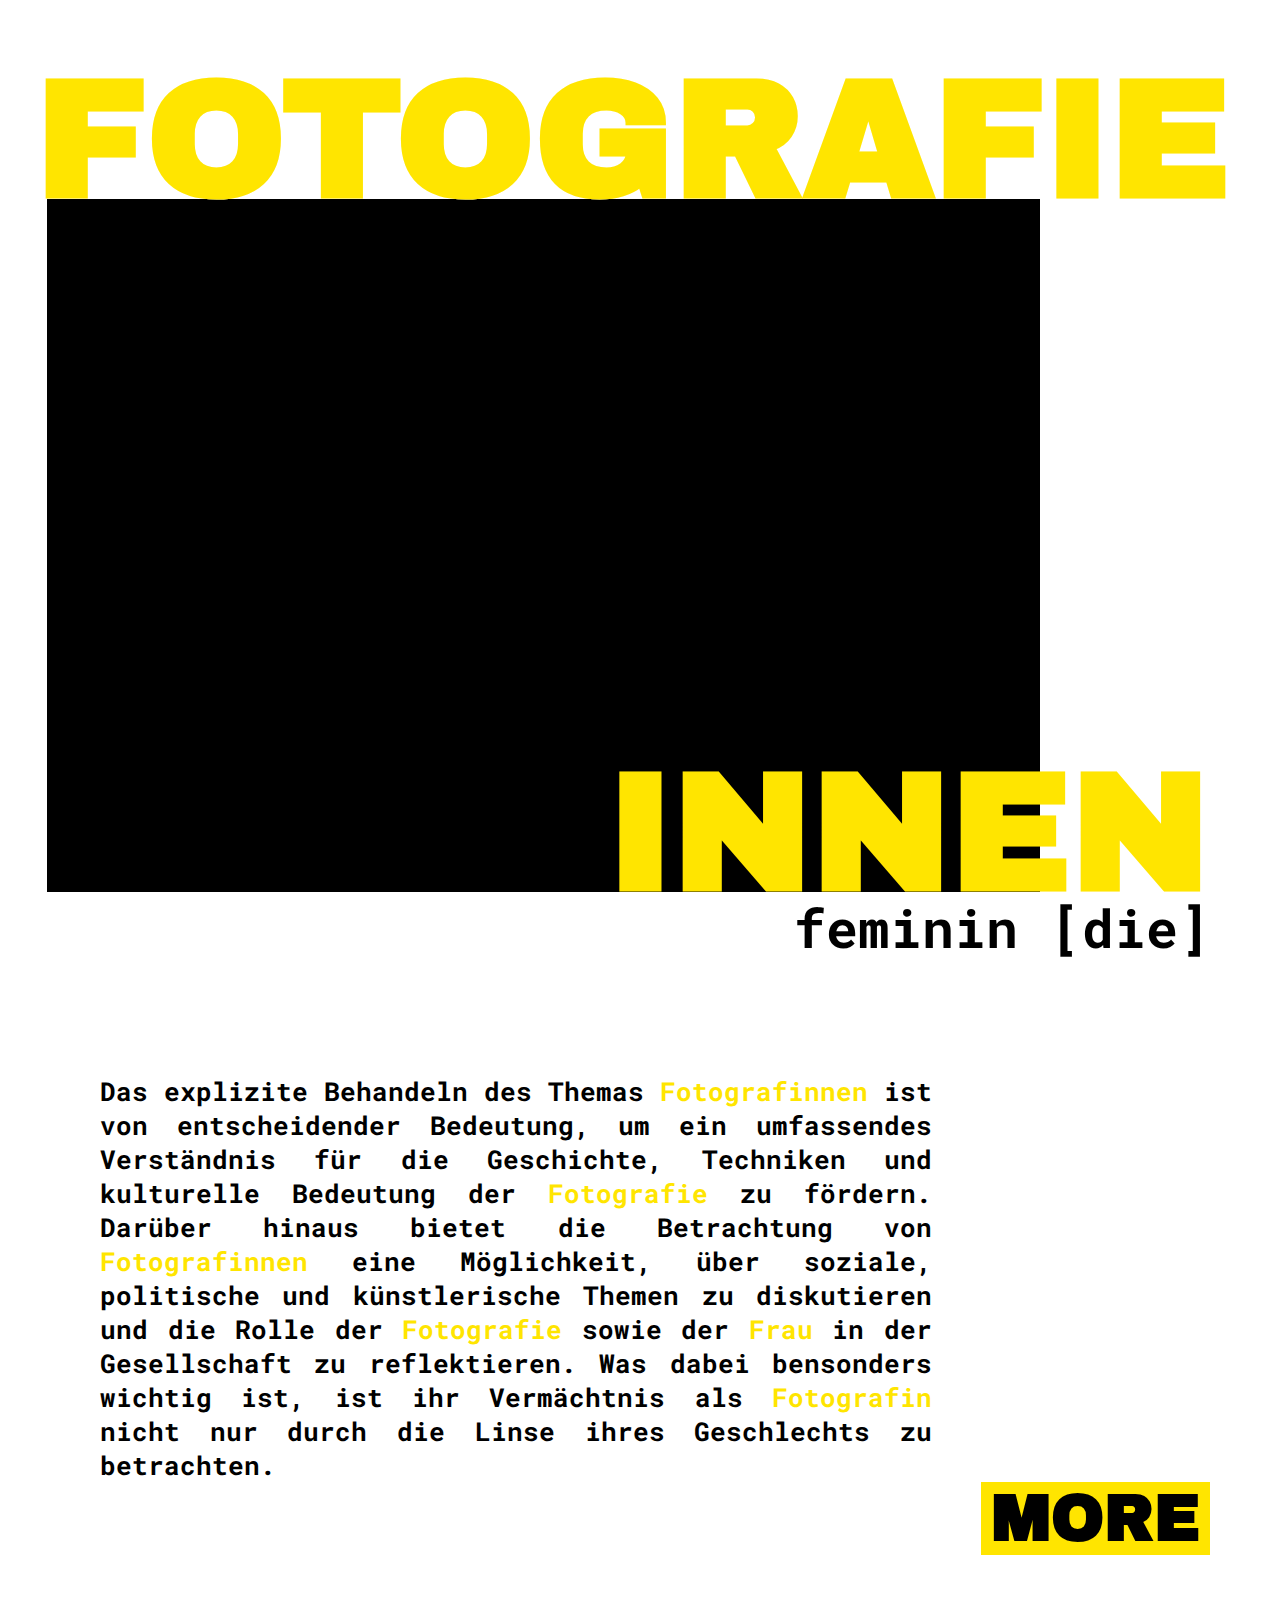
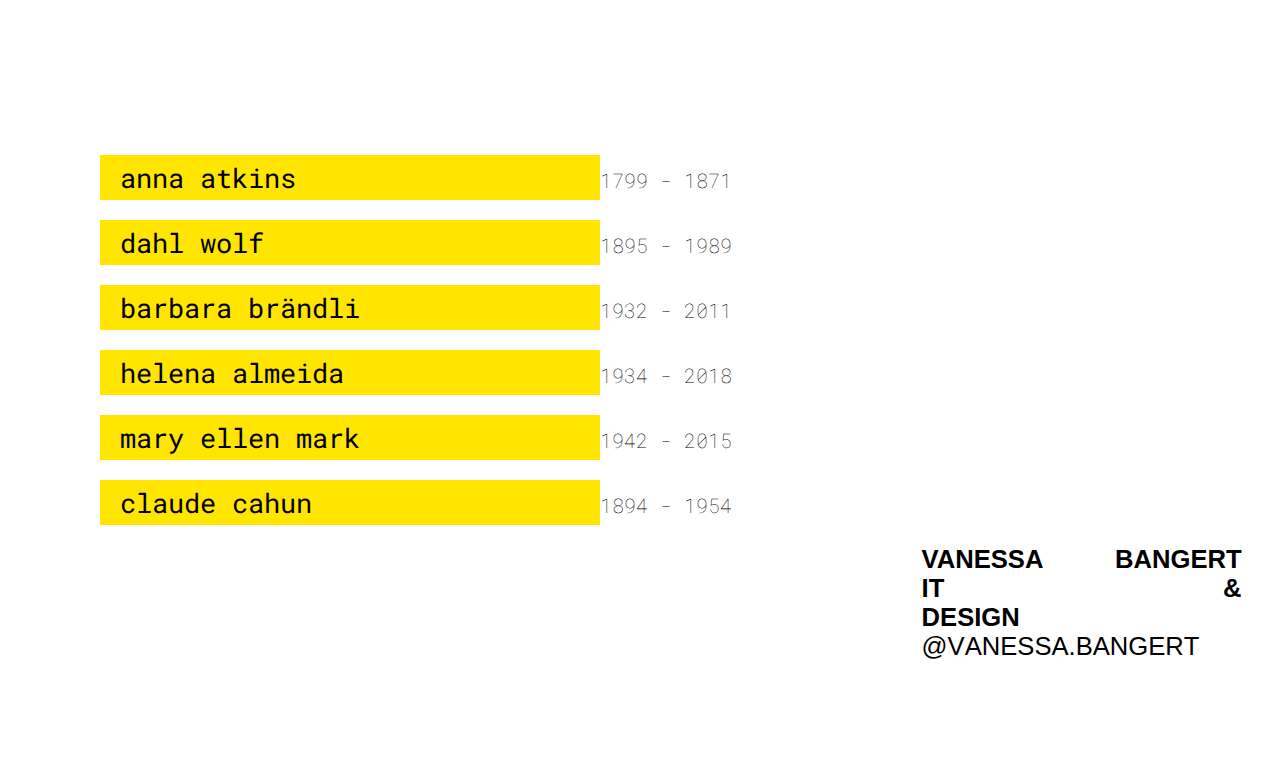
==== index.html @ c9f189de "add claude cahun page add big hover animation add timeline helena almeida" ====
<!DOCTYPE html>
<html lang="en">

<head>
  <meta charset="UTF-8" />
  <meta name="viewport" content="width=device-width, initial-scale=1.0" />
  <title>Fotograf/innen</title>
  <link rel="preconnect" href="https://fonts.googleapis.com" />
  <link rel="preconnect" href="https://fonts.gstatic.com" crossorigin />
  <link
    href="https://fonts.googleapis.com/css2?family=Roboto+Mono:ital,wght@0,100..700;1,100..700&display=swap"
    rel="stylesheet" />
  <link
    href="https://fonts.googleapis.com/css2?family=Archivo+Black&display=swap"
    rel="stylesheet" />
  <link rel="stylesheet" href="style.css" />
</head>

<body>
  <div style="display: flex">
    <h1 id="fixedFotograf" class="fixed">FOTOGRAF</h1>
    <h1 style="color: white">FOTOGRAF</h1>
    <h1 style="margin-left: 0pt">IE</h1>
  </div>
  <div id="landingpagepicture"></div>
  <div class="bottom-text">
    <h3 id="feminin">feminin [die]</h3>
    <h1 id="innen" class="right">INNEN</h1>
  </div>


  <div>
    <p id="landingcontent">
      Das explizite Behandeln des Themas Fotografinnen ist von entscheidender
      Bedeutung, um ein umfassendes Verständnis für die Geschichte, Techniken
      und kulturelle Bedeutung der Fotografie zu fördern. Darüber hinaus
      bietet die Betrachtung von Fotografinnen eine Möglichkeit, über soziale,
      politische und künstlerische Themen zu diskutieren und die Rolle der
      Fotografie sowie der Frau in der Gesellschaft zu reflektieren. Was dabei
      bensonders wichtig ist, ist ihr Vermächtnis als Fotografin nicht nur
      durch die Linse ihres Geschlechts zu betrachten.
    </p>
  </div>



  <div class="bottom-text">
    <button id="moreBtn" class="thickbuttonoptic">MORE</button>

  </div>

  <!-- Popup Modal -->
  <div id="popup" class="popup">
    <div class="popup-content">
      <span id="closeBtn" class="close">&times;</span>
      <p>
        Lorem ipsum dolor sit amet, consetetur sadipscing elitr, sed diam
        nonumy eirmod tempor invidunt ut labore et dolore magna aliquyam erat,
        sed diam voluptua. At vero eos et accusam et justo duo dolores et ea
        rebum. Stet clita kasd gubergren, no sea takimata sanctus est Lorem
        ipsum dolor sit amet. Lorem ipsum dolor sit amet, consetetur
        sadipscing elitr, sed diam nonumy eirmod tempor invidunt ut labore et
        dolore magna aliquyam erat, sed diam voluptua. At vero eos et accusam
        et justo duo dolores et ea rebum. Stet clita kasd gubergren, no sea
        takimata sanctus est Lorem ipsum dolor sit amet. Lorem ipsum dolor sit
        amet, consetetur sadipscing elitr, sed diam nonumy eirmod tempor
        invidunt ut labore et dolore magna aliquyam erat, sed diam voluptua.
        At vero eos et accusam et justo duo dolores et ea rebum. Stet clita
        kasd gubergren, no sea takimata sanctus est Lorem ipsum dolor sit
        amet. Duis autem vel eum iriure dolor in hendrerit in vulputate velit
        esse molestie consequat, vel illum dolore eu feugiat nulla facilisis
        at vero eros et accumsan et iusto odio dignissim qui blandit praesent
        luptatum zzril delenit augue duis dolore te feugait nulla facilisi.
        Lorem ipsum dolor sit amet, consectetuer adipiscing elit, sed diam
        nonummy nibh euismod tincidunt ut laoreet dolore magna aliquam erat
        volutpat. Ut wisi enim ad minim veniam, quis nostrud exerci tation
        ullamcorper suscipit lobortis nisl ut aliquip ex ea commodo consequat.
        Duis autem vel eum iriure dolor in hendrerit in vulputate velit esse
        molestie consequat, vel illum dolore eu feugiat nulla facilisis at
        vero eros et accumsan et iusto odio dignissim qui blandit praesent
        luptatum zzril delenit augue duis dolore te feugait nulla facilisi.
        Nam liber tempor cum soluta nobis eleifend option congue nihil
        imperdiet doming id quod mazim placerat facer possim assum. Lorem
        ipsum dolor sit amet, consectetuer adipiscing elit, sed diam nonummy
        nibh euismod tincidunt ut laoreet dolore magna aliquam erat volutpat.
        Ut wisi enim ad minim veniam, quis nostrud exerci tation ullamcorper
        suscipit lobortis nisl ut aliquip ex ea commodo consequat. Duis autem
        vel eum iriure dolor in hendrerit in vulputate velit esse molestie
        consequat, vel illum dolore eu feugiat nulla facilisis. At vero eos et
        accusam et justo duo dolores et ea rebum. Stet clita kasd gubergren,
        no sea takimata sanctus est Lorem ipsum dolor sit amet. Lorem ipsum
        dolor sit amet, consetetur
      </p>
    </div>
  </div>

  <div class="artistmenu">
    <nav class="navbar">
      <ul>
        <li>
          <a class="btn" href="helenaalmeida.html"> anna atkins </a>
          <div class="dates">1799 - 1871</div>
        </li>
        <li>
          <a class="btn" href="helenaalmeida.html"> dahl wolf</a>
          <div class="dates">1895 - 1989</div>
        </li>
        <li>
          <a class="btn" href="helenaalmeida.html"> barbara brändli </a>
          <div class="dates">1932 - 2011</div>
        </li>
        <li>
          <a class="btn" href="helenaalmeida.html"> helena almeida </a>
          <div class="dates">1934 - 2018</div>
        </li>
        <li>
          <a class="btn" href="maryellenmark.html"> mary ellen mark </a>
          <div class="dates">1942 - 2015</div>
        </li>
        <li>
          <a class="btn" href="claudecahun.html"> claude cahun </a>
          <div class="dates">1894 - 1954</div>
        </li>
      </ul>
    </nav>
  </div>

  <div style="width: 25%; margin-left: 72%; padding-bottom: 100px;">
    <div id="text">
      <div class="line">
        <p class="word">Vanessa</p>
        <p class="word">Bangert</p>
      </div>

      <div class="line">
        <p class="word">IT</p>
        <p class="word">&</p>
      </div>

      <div class="line">
        <p class="word">Design</p>
      </div>

      <div class="line">
        <a id="channel-link" href="https://www.instagram.com/vanessa.bangert/"
          target="_blank" class="word fancy">
          @vanessa.bangert
        </a>
      </div>
    </div>
  </div>


  <script src="main.js"></script>
</body>

</html>
---- style.css ----
* {
  box-sizing: border-box;
  margin: 0;
  padding: 0;
}

body {
  background-color: white;
  font-family: "Roboto Mono", monospace;
  font-size: 16px;
  overflow-x: hidden;
}

a {
  text-decoration: none;
  color: black;
}

ul {
  list-style: none;
}

h1 {
  font-family: "Archivo Black", sans-serif;
  font-size: clamp(5pt, 80vw, 125pt);
  font-weight: bold;
  color: #ffe500;
  margin-top: 50px;
  margin-left: 27pt;
  margin-bottom: 0pt;
  padding: 0px;
}

h2 {
  font-family: "Roboto Mono", monospace;
  font-size: clamp(5pt, 80vw, 140pt);
  font-weight: bold;
  color: #ffe500;
  margin-top: 5px;
  padding: 0px;
}

h3 {
  font-family: "Roboto Mono", monospace;
  font-size: 120px;
  font-weight: bold;
  color: black;
}

p {
  font-family: "Roboto Mono", monospace;
  font-weight: bold;
  color: black;
  font-size: clamp(5pt, 2vw, 20pt);
  text-align: justify;
}

.highlight {
  color: #ffe500;
}

/* Position Classes*/
.center {
  max-width: fit-content;
  margin-left: auto;
  margin-right: auto;
}

.right {
  position: absolute;
  top: 520pt;
  margin-left: 784pt;
}

.fixed {
  position: fixed;
}

.bottom-text {
  display: flex;
  flex-direction: column;
  align-items: flex-end;
  margin-right: 70px;
}

/* Container */
.container-bg {
  max-width: 1100px;
  margin: 0 auto;
  padding: 0 15px;
}

.container-sm {
  max-width: 800px;
  margin: 0 auto;
  padding: 0 15px;
}

.navbar ul li a {
  padding: 10px 20px;
}

.dates {
  color: black;
  font-size: 20px;
  font-weight: lighter;
}

.img-caption {
  font-size: small;
  color: #adadad;
}

/* Artistmenu */
.artistmenu {
  margin-left: 100px;
  margin-top: 200px;
  display: flex;
  flex-direction: column;
  align-items: flex-start;
}

.artistmenu ul {
  list-style: none;
  padding: 0;
  margin: 0;
}

.artistmenu ul li {
  margin-bottom: 20px;
}

.artistmenu ul li a {
  display: block;
  padding: 5px 20px;
  font-size: 20pt;
  cursor: pointer;
  text-decoration: none;
  color: black;
}

.artistmenu .navbar ul li {
  display: flex;
  align-items: last baseline;
}

/* Back menu */
.backmenu {
  margin-top: 10px;
  display: flexbox;
  padding: 10px 20px;
  margin-left: 35pt;
}

/* Button */

.thickbuttonoptic {
  padding-top: 2px;
  padding-bottom: 2px;
  padding-left: 10px;
  padding-right: 10px;
  background-color: #ffe500;
  font-family: "Archivo Black", sans-serif;
  font-weight: bold;
  font-size: clamp(5pt, 5vw, 60pt);
  border: none;
}

.thickbuttonopticblue {
  padding-top: 2px;
  padding-bottom: 2px;
  padding-left: 10px;
  padding-right: 10px;
  background-color: #01348f;
  font-family: "Archivo Black", sans-serif;
  font-weight: bold;
  color: white;
  font-size: clamp(5pt, 5vw, 60pt);
  border: none;
}



.btn {
  background-color: #ffe500;
  font-size: 20pt;
  cursor: pointer;
  width: 500px;
}

.btn:hover {
  background-color: black;
  color: #ffe500;
}

#feminin {
  font-size: 40pt;
  margin-bottom: 12px;
  /* Margin between "feminin [die]" and "INNEN" */
}

#landingpagepicture {
  width: 745pt;
  height: 520pt;
  margin-top: -24pt;
  margin-left: 35pt;
  background-color: black;
}

#landingcontent {
  width: 65vw;
  margin-top: 100px;
  margin-left: 100px;
  margin-right: 50px;
}

#rectangle {
  width: 70%;
  height: fit-content;
  margin-top: 90px;
  margin-left: 270px;
  margin-bottom: 50px;
  border: 8px solid #ffe500;
}

/* Popuo */

.popup {
  display: none;
}

.popup-cover-content {
  font-size: small;
  color: #adadad;
  padding-left: 50px;
  padding-right: 50%;
}

.popup-content {
  background-color: #ffe500;
  margin: auto;
  padding: 20px;
  overflow: auto;
  z-index: 1;
  width: 90vw;
  height: 80vh;
  max-height: 400px;
  margin-right: 70px;
}

.popup-content p {
  font-size: 12pt;
  line-height: 40px;
}

.close {
  color: #aaa;
  float: right;
  font-size: 28px;
  font-weight: bold;
}

.close:hover,
.close:focus {
  color: black;
  text-decoration: none;
  cursor: pointer;
}

#image-hover-text {
  display: flex;
  justify-content: flex-start;
}

#image-track .image {
  width: 40vmin;
  height: 56vmin;
  object-fit: cover;
  object-position: 100% center;
}

#image-track {
  display: flex;
  gap: 4vmin;
  margin-top: 150px;
  position: absolute;
  left: 50%;
  top: 50%;
  transform: translate(0%, -50%);
  user-select: none;
}

.image {
  user-select: none;
}

/* Fancy word animation */

@keyframes float {

  from,
  to {
    transform: translateY(-0%);
  }

  50% {
    transform: translateY(-3%);
  }
}

@keyframes background-pan {
  from {
    background-position: 1000% center;
  }

  to {
    background-position: 0% center;
  }
}

/* Impressum */
.line {
  display: flex;
  justify-content: space-between;
}

.wordartistheading {
  text-transform: uppercase;
  transition: opacity 250ms ease;
  font-family: "Roboto Mono", monospace;
  font-size: clamp(5pt, 60vw, 130pt);
  font-weight: bold;
  margin-top: 5px;
  padding: 0px;
}

.wordlandingpage {
  transition: opacity 250ms ease;
  font-weight: bold;
  font-family: "Roboto Mono", monospace;
  color: black;
  font-size: clamp(5pt, 2vw, 25pt);
}

.word {
  color: black;
  font-size: clamp(5pt, 2vw, 50pt);
  font-family: "Rubik", sans-serif;
  margin: 0rem;
  text-transform: uppercase;
  transition: opacity 250ms ease;
}

#text:has(.fancy:hover) .word:not(.fancy:hover) {
  opacity: 0.2;
}

#text:has(.fancy:hover) .wordartistheading:not(.fancy:hover) {
  opacity: 0.2;
}

#text:has(.fancy:hover) .wordlandingpage:not(.fancy:hover) {
  opacity: 0.2;
}

.fancy span {
  display: inline-block;
}

.fancy>.outer {
  transition: transform 350ms ease;
}

.fancy:hover>.outer {
  transition-duration: 800ms;
}

.fancy:hover>.outer>.inner {
  animation: float 5s ease infinite;
}

.fancy:hover>.outer>.inner>.letter {
  background-size: 1000%;
  -webkit-background-clip: text;
  -webkit-text-fill-color: initial;
  animation: background-pan 150s linear infinite;
}

.fancy:hover>.outer:nth-child(1) {
  transform: translate(-80%, 60%) rotate(8deg);
}

.fancy:hover>.outer:nth-child(2) {
  transform: translate(-40%, 20%) rotate(4deg);
}

.fancy:hover>.outer:nth-child(3) {
  transform: translate(-10%, 60%) rotate(-6deg);
}

.fancy:hover>.outer:nth-child(4) {
  transform: translate(0%, 8%) rotate(-8deg);
}

.fancy:hover>.outer:nth-child(5) {
  transform: translate(0%, -20%) rotate(5deg);
}

.fancy:hover>.outer:nth-child(6) {
  transform: translate(0%, 20%) rotate(-3deg);
}

.fancy:hover>.outer:nth-child(7) {
  transform: translate(0%, -40%) rotate(-5deg);
}

.fancy:hover>.outer:nth-child(8) {
  transform: translate(0%, 15%) rotate(10deg);
}

.fancy:hover>.outer:nth-child(9) {
  transform: translate(0%, -50%) rotate(8deg);
}

.fancy:hover>.outer:nth-child(10) {
  transform: translate(0%, 15%) rotate(-6deg);
}

.fancy:hover>.outer:nth-child(11) {
  transform: translate(0%, -10%) rotate(-3deg);
}

.fancy:hover>.outer:nth-child(12) {
  transform: translate(5%, 30%) rotate(-10deg);
}

.fancy:hover>.outer:nth-child(13) {
  transform: translate(0%, -20%) rotate(5deg);
}

.fancy:hover>.outer:nth-child(14) {
  transform: translate(0%, 40%) rotate(-6deg);
}

.fancy:hover>.outer:nth-child(15) {
  transform: translate(0%, -30%) rotate(-10deg);
}

.fancy:hover>.outer:nth-child(16) {
  transform: translate(5%, 60%) rotate(8deg);
}

.fancy:hover>.outer:nth-child(17) {
  transform: translate(0%, -20%) rotate(-6deg);
}

.fancy:hover>.outer:nth-child(18) {
  transform: translate(0%, 40%) rotate(-10deg);
}

.fancy:hover>.outer:nth-child(19) {
  transform: translate(0%, 20%) rotate(6deg);
}

.fancy:hover>.outer:nth-child(20) {
  transform: translate(20%, -50%) rotate(8deg);
}

.container2 {
  width: 100%;
  margin: 2rem auto;
}

.gallery {
  display: grid;
  grid-template-columns: repeat(8, 1fr);
  grid-template-rows: repeat(12, 5vw);
  grid-gap: 15px;
}

.gallery__img {
  width: 100%;
  height: 100%;
  object-fit: cover;
}

.gallery__item--1 {
  grid-column-start: 1;
  grid-column-end: 3;
  grid-row-start: 1;
  grid-row-end: 5;

}

.gallery__item--2 {
  grid-column-start: 3;
  grid-column-end: 5;
  grid-row-start: 1;
  grid-row-end: 5;

}

.gallery__item--3 {
  grid-column-start: 5;
  grid-column-end: 9;
  grid-row-start: 1;
  grid-row-end: 6;

}

.gallery__item--4 {
  grid-column-start: 1;
  grid-column-end: 5;
  grid-row-start: 5;
  grid-row-end: 8;

}

.gallery__item--5 {
  grid-column-start: 1;
  grid-column-end: 5;
  grid-row-start: 8;
  grid-row-end: 12;

}

.gallery__item--6 {
  grid-column-start: 5;
  grid-column-end: 9;
  grid-row-start: 6;
  grid-row-end: 12;
}


.center figure {
  margin: 40px;
  /* This creates a 20px gap between figures (10px on each side) */
}


/* wavy background */

.yellow {
  background-color: #ffe500;
}

.spacer {
  aspect-ratio: 900/600;
  width: 100%;
  background-repeat: no-repeat;
  background-position: center;
  background-size: cover;
}

.yellowWave {
  background-image: url(yellowWave.svg);
}




.lifeCover {
  display: flex;
  width: 60%;
  justify-content: space-between;
  align-items: end;
  margin-left: auto;
  padding-right: 5vw;
}

.lifeCover2 {
  display: flex;
  width: 90%;
  justify-content: flex-start;
  align-items: start;
  margin-left: 10%;
  padding-right: 5vw;
}

.lifeCover2col {
  display: flex;
  width: fit-content;
  flex-direction: column;
  align-items: flex-start;
}

@media (max-width: 1000px) {
  .lifeCover2 {
    flex-direction: column;
    align-items: flex-start;
  }
}





/* timeline */

.bigdate {
  font-size: clamp(5pt, 6vw, 70pt);
  color: ghostwhite;
  font-family: serif;
  letter-spacing: 3px;
  font-weight: bold;
}

.timeline {
  width: 70%;
  margin-left: 15%;
  position: relative;
  padding: 20px;
}


.timeline:before {
  content: "";
  position: absolute;
  top: 0;
  left: 10px;
  width: 3px;
  height: 100%;
  background: ghostwhite;
}

#almeidatimeline:before {
  content: "";
  position: absolute;
  width: 3px;
  height: 100%;
  background: rgb(160, 160, 160);
}

#almeidatimeline .column .title .bigdate:before {
  content: "";
  position: absolute;
  left: -115px;
  top: 80px;
  width: 10px;
  height: 10px;
  background: rgb(160, 160, 160);
  border: 3px solid rgb(160, 160, 160);
}



.timeline .column {
  margin: 40px 40px 40px 120px;
}

.timeline .column .title {
  position: relative;
}


.timeline .column .title .bigdate:before {
  content: "";
  position: absolute;
  left: -62px;
  top: 80px;
  width: 10px;
  height: 10px;
  background: ghostwhite;
  border: 3px solid ghostwhite;
}

.secHeading {
  margin-top: -50px;
  font-size: clamp(5pt, 3vw, 30pt);
  color: black;
  text-transform: uppercase;
}

.timeline .column .description p {
  font-size: clamp(5pt, 3vw, 10pt);
  line-height: 25px;
  margin-left: 20px;
  margin-top: 10px;
}

.timeline .column .description {
  border-left: 2px solid #000;
}



/* drag effect */
.dragmouse:hover {
  cursor: none;
}

.dragmouse:hover::before {
  content: "drag left";
  display: block;
  width: 120px;
  height: 120px;
  background-color: #000;
  color: #fff;
  border-radius: 50%;
  font-size: 14px;
  line-height: 120px;
  text-align: center;
  position: fixed;
  top: calc(50% - 60px + 28.5vmin);
  left: calc(25% - 60px);
  z-index: -1;
}


/* fancy button index */



.mas {

  color: #000;

  font-size: 11px;
  margin-top: 17px;
  overflow: hidden;
  font-weight: bold;

}

@-webkit-keyframes ani {
  from {
    -webkit-mask-position: 0 0;
    mask-position: 0 0;
  }

  to {
    -webkit-mask-position: 100% 0;
    mask-position: 100% 0;
  }
}

@keyframes ani {
  from {
    -webkit-mask-position: 0 0;
    mask-position: 0 0;
  }

  to {
    -webkit-mask-position: 100% 0;
    mask-position: 100% 0;
  }
}

@-webkit-keyframes ani2 {
  from {
    -webkit-mask-position: 100% 0;
    mask-position: 100% 0;
  }

  to {
    -webkit-mask-position: 0 0;
    mask-position: 0 0;
  }
}

@keyframes ani2 {
  from {
    -webkit-mask-position: 100% 0;
    mask-position: 100% 0;
  }

  to {
    -webkit-mask-position: 0 0;
    mask-position: 0 0;
  }
}


.button-container-3 {
  position: relative;
  width: 100px;
  height: 50px;
  margin-left: auto;
  margin-right: auto;
  margin-top: 8vh;
  overflow: hidden;
  border: 1px solid #000;
  font-family: 'Lato', sans-serif;
  font-weight: 300;
  transition: 0.5s;
  letter-spacing: 1px;
  border-radius: 8px;

  button {
    width: 101%;
    height: 100%;
    font-family: 'Lato', sans-serif;
    font-weight: 300;
    font-size: 11px;
    letter-spacing: 1px;
    font-weight: bold;


    @include button(#000, "https://raw.githubusercontent.com/pizza3/asset/master/natureSmaller.png",
      7100%,
      100%,
      none,
      #fff);
    cursor: pointer;
    -webkit-animation: ani2 0.7s steps(70) forwards;
    animation: ani2 0.7s steps(70) forwards;

    &:hover {
      -webkit-animation: ani 0.7s steps(70) forwards;
      animation: ani 0.7s steps(70) forwards;
    }
  }
}

.button-container-3 .button {
  width: 101%;
  height: 100%;
  font-weight: 300;
  font-size: 11px;
  letter-spacing: 1px;
  font-weight: bold;
}


.button-container-3 .button:hover {
  -webkit-animation: ani 0.7s steps(70) forwards;
  animation: ani 0.7s steps(70) forwards;
}




/* hiden animation claude cahun */
@-webkit-keyframes ani {
  from {
    -webkit-mask-position: 0 0;
    mask-position: 0 0;
  }

  to {
    -webkit-mask-position: 100% 0;
    mask-position: 100% 0;
  }
}

@keyframes ani {
  from {
    -webkit-mask-position: 0 0;
    mask-position: 0 0;
  }

  to {
    -webkit-mask-position: 100% 0;
    mask-position: 100% 0;
  }
}

@-webkit-keyframes ani2 {
  from {
    -webkit-mask-position: 100% 0;
    mask-position: 100% 0;
  }

  to {
    -webkit-mask-position: 0 0;
    mask-position: 0 0;
  }
}

@keyframes ani2 {
  from {
    -webkit-mask-position: 100% 0;
    mask-position: 100% 0;
  }

  to {
    -webkit-mask-position: 0 0;
    mask-position: 0 0;
  }
}

.container {
  width: 90%;
  margin-left: 10%;
  margin-top: -100px;
  height: 2000px;
}

.animation {
  width: 100%;
  height: 100%;
  font-size: 11px;
  text-align: center;
  background: #565656;
  border: none;
  -webkit-mask: url("https://raw.githubusercontent.com/pizza3/asset/master/natureSmaller.png");
  mask: url("https://raw.githubusercontent.com/pizza3/asset/master/natureSmaller.png");
  -webkit-mask-size: 7100% 100%;
  mask-size: 7100% 100%;
  -webkit-animation: ani2 0.7s steps(70) forwards;
  animation: ani2 0.7s steps(70) forwards;
}

.animation:hover {
  -webkit-animation: ani 0.7s steps(70) forwards;
  animation: ani 0.7s steps(70) forwards;
}

.hidden {
  position: absolute;
  width: 100%;
}
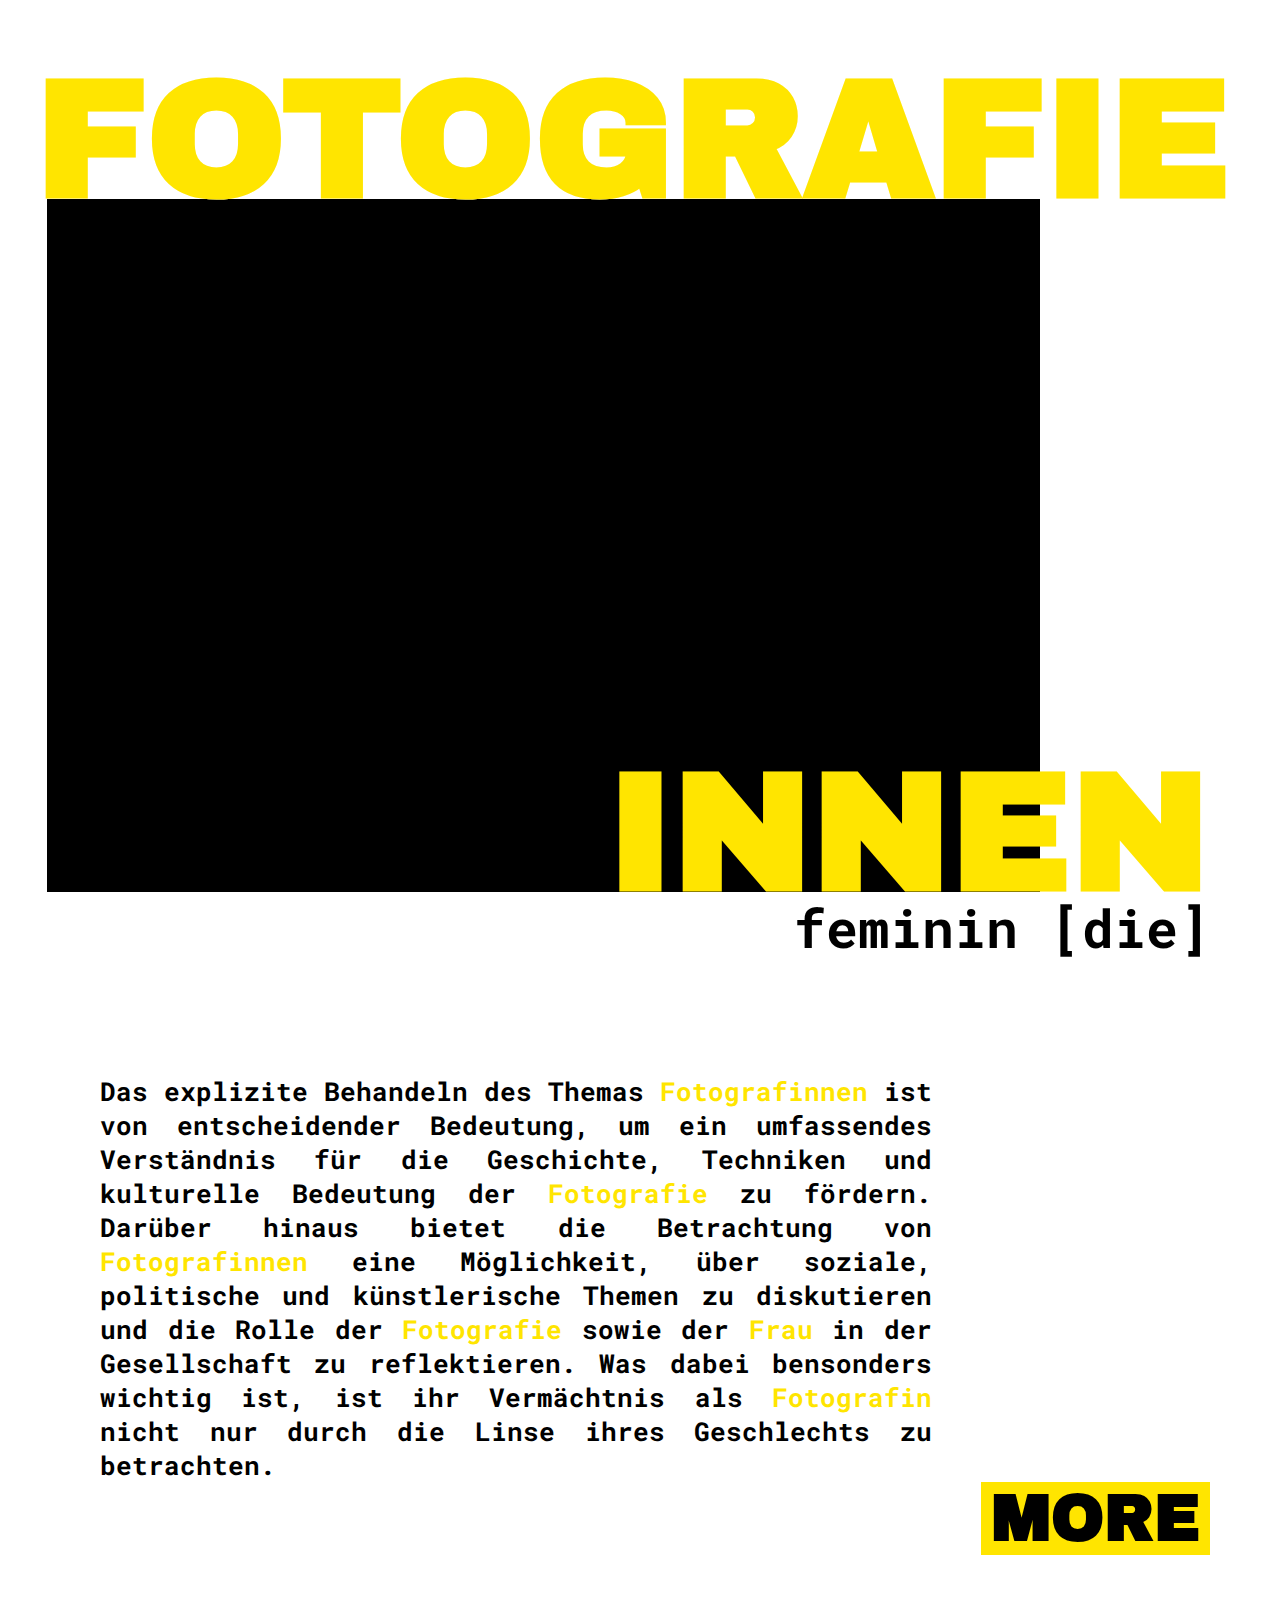
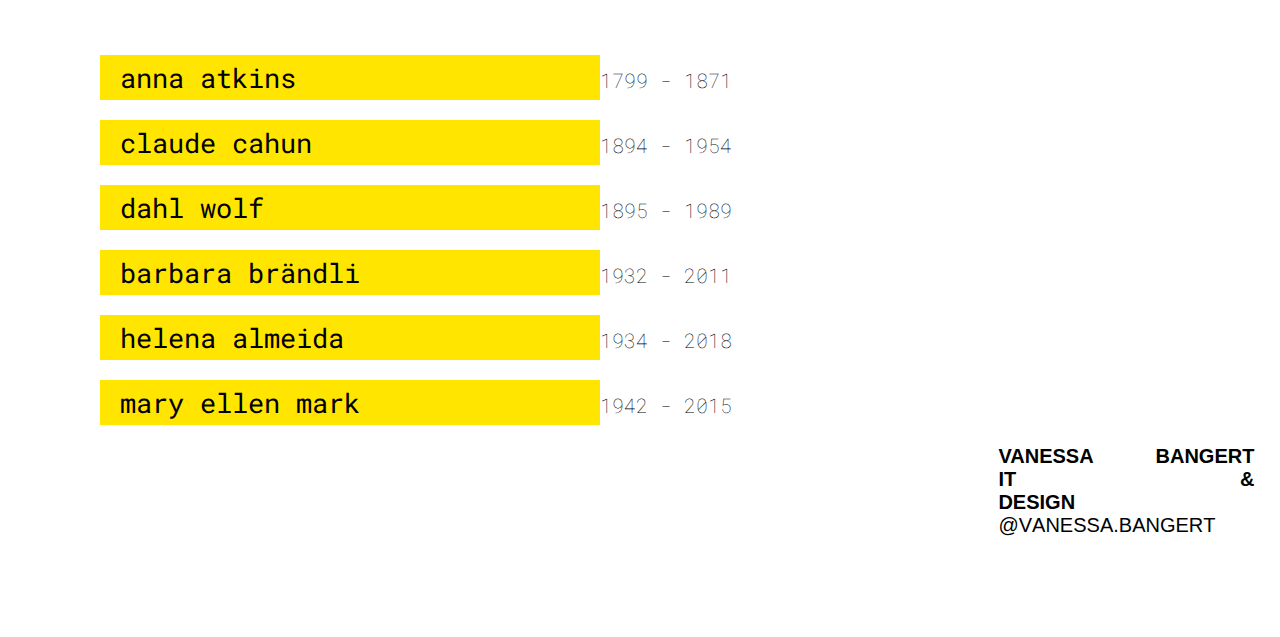
==== commit 6cd184d6: "add different twin headings" ====
--- a/index.html
+++ b/index.html
@@ -102,6 +102,10 @@
           <div class="dates">1799 - 1871</div>
         </li>
         <li>
+          <a class="btn" href="claudecahun.html"> claude cahun </a>
+          <div class="dates">1894 - 1954</div>
+        </li>
+        <li>
           <a class="btn" href="helenaalmeida.html"> dahl wolf</a>
           <div class="dates">1895 - 1989</div>
         </li>
@@ -117,15 +121,12 @@
           <a class="btn" href="maryellenmark.html"> mary ellen mark </a>
           <div class="dates">1942 - 2015</div>
         </li>
-        <li>
-          <a class="btn" href="claudecahun.html"> claude cahun </a>
-          <div class="dates">1894 - 1954</div>
-        </li>
+
       </ul>
     </nav>
   </div>
 
-  <div style="width: 25%; margin-left: 72%; padding-bottom: 100px;">
+  <div style="width: 20%; margin-left: 78%; padding-bottom: 100px;">
     <div id="text">
       <div class="line">
         <p class="word">Vanessa</p>
--- a/style.css
+++ b/style.css
@@ -114,7 +114,7 @@
 /* Artistmenu */
 .artistmenu {
   margin-left: 100px;
-  margin-top: 200px;
+  margin-top: 100px;
   display: flex;
   flex-direction: column;
   align-items: flex-start;
@@ -361,6 +361,14 @@
 
 #text:has(.fancy:hover) .wordlandingpage:not(.fancy:hover) {
   opacity: 0.2;
+}
+
+#text p {
+  font-size: 15pt;
+}
+
+#text a {
+  font-size: 15pt;
 }
 
 .fancy span {
@@ -909,4 +917,20 @@
 .hidden {
   position: absolute;
   width: 100%;
+}
+
+
+/* twin heading */
+
+.mirror:hover {
+  transform: scaleX(-1);
+}
+
+
+#twinheading h3 {
+  transform: scaleX(2);
+}
+
+#twinheading .mirror:hover {
+  transform: scaleX(-2);
 }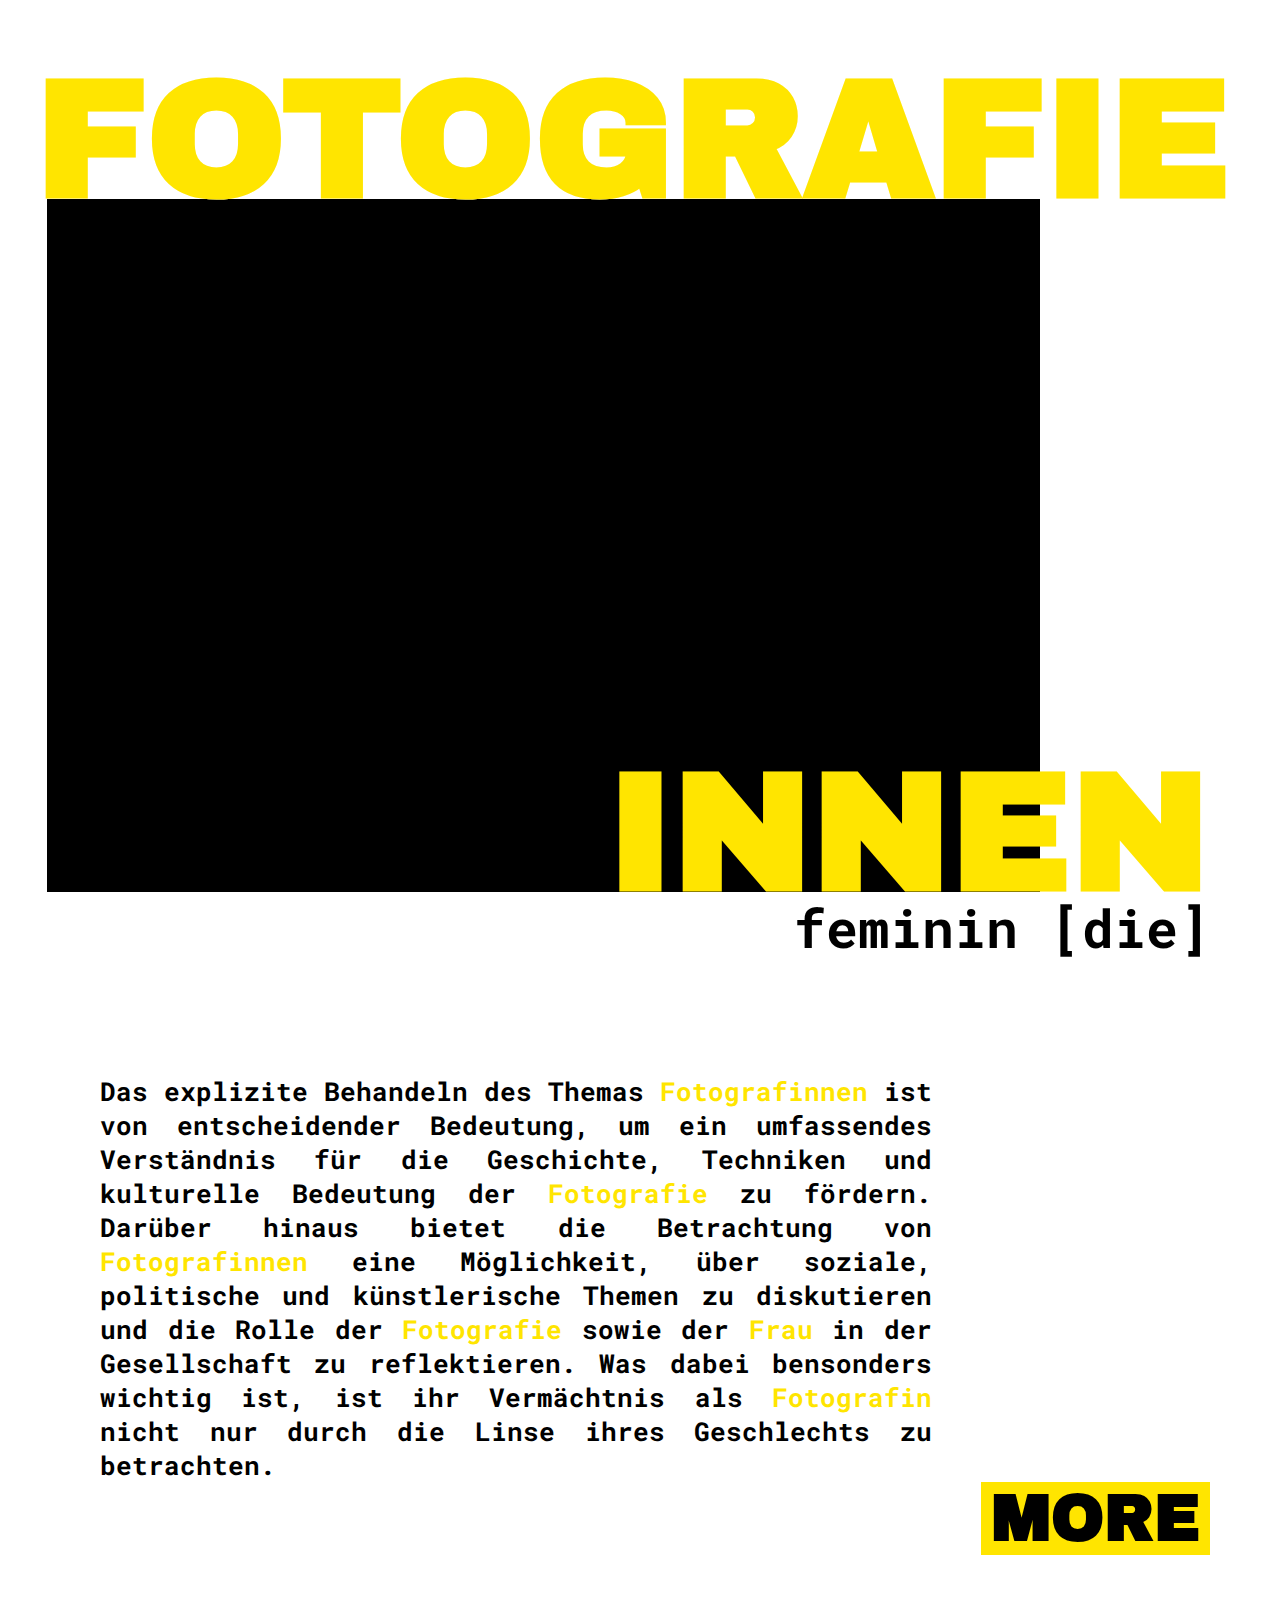
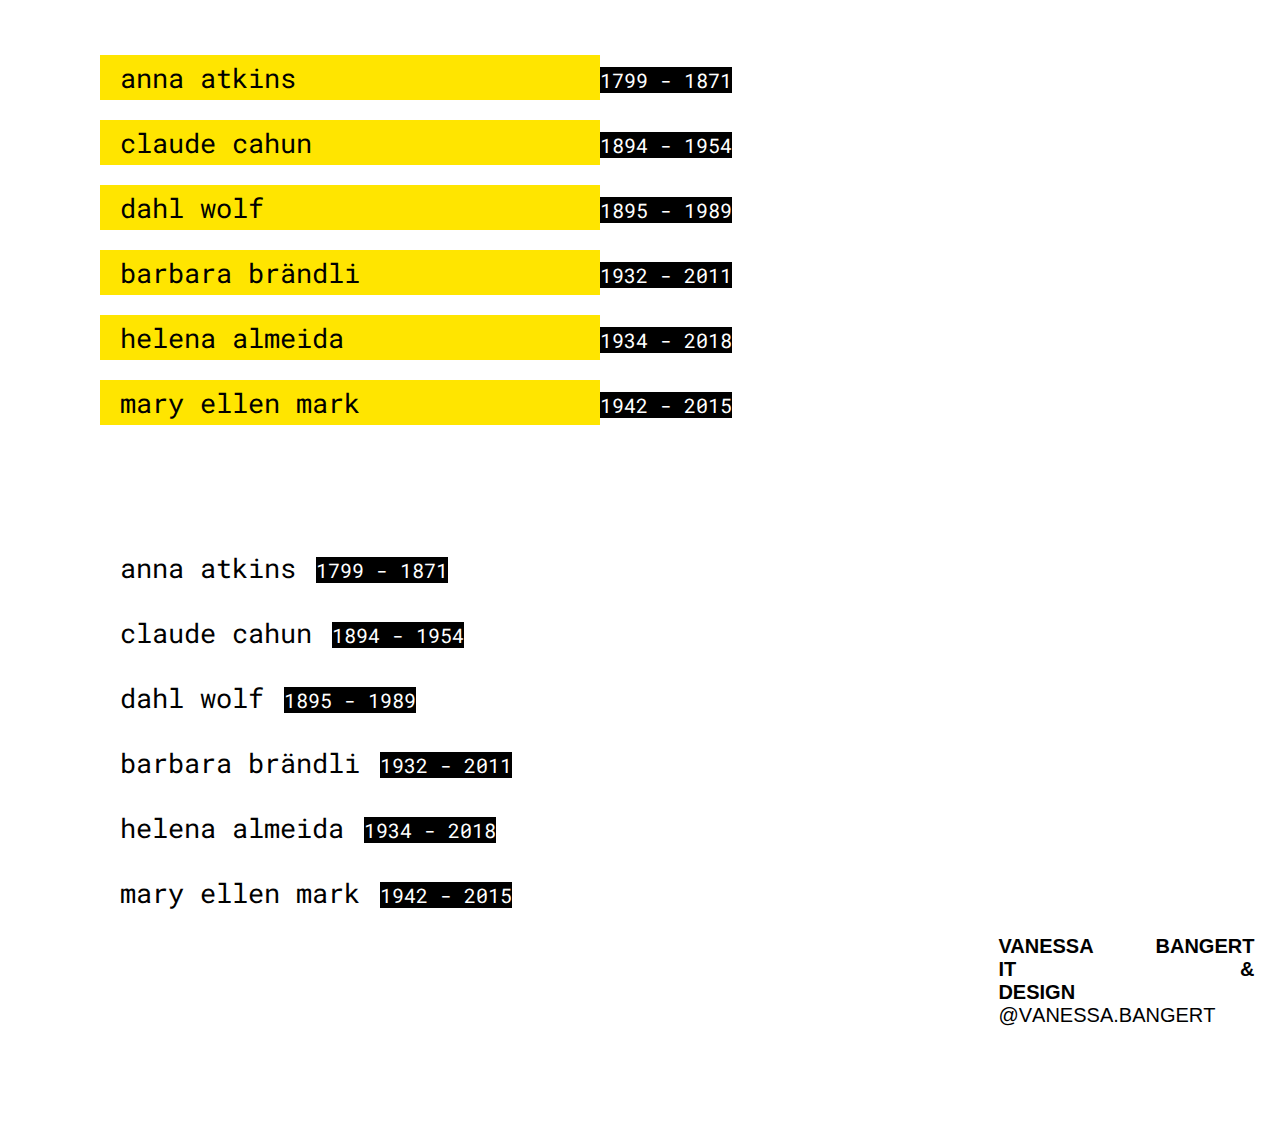
==== commit 1d359511: "add second artistmenu option add image appearing when hoovering" ====
--- a/index.html
+++ b/index.html
@@ -126,6 +126,55 @@
     </nav>
   </div>
 
+
+  <!-- artist menu plain second version -->
+
+  <div class="background-image-container">
+    <div class="artistmenu">
+      <nav class="navbar">
+        <ul>
+          <li>
+            <a href="helenaalmeida.html"
+              onmouseover="changeBackground('https://via.placeholder.com/1920x1080?text=Anna+Atkins')"
+              onmouseout="resetBackground()">anna atkins</a>
+            <div class="dates">1799 - 1871</div>
+          </li>
+          <li>
+            <a href="claudecahun.html"
+              onmouseover="changeBackground('https://via.placeholder.com/1920x1080?text=Claude+Cahun')"
+              onmouseout="resetBackground()">claude cahun</a>
+            <div class="dates">1894 - 1954</div>
+          </li>
+          <li>
+            <a href="helenaalmeida.html"
+              onmouseover="changeBackground('https://via.placeholder.com/1920x1080?text=Dahl+Wolf')"
+              onmouseout="resetBackground()">dahl wolf</a>
+            <div class="dates">1895 - 1989</div>
+          </li>
+          <li>
+            <a href="helenaalmeida.html"
+              onmouseover="changeBackground('https://via.placeholder.com/1920x1080?text=Barbara+Brändli')"
+              onmouseout="resetBackground()">barbara brändli</a>
+            <div class="dates">1932 - 2011</div>
+          </li>
+          <li>
+            <a href="helenaalmeida.html"
+              onmouseover="changeBackground('https://via.placeholder.com/1920x1080?text=Helena+Almeida')"
+              onmouseout="resetBackground()">helena almeida</a>
+            <div class="dates">1934 - 2018</div>
+          </li>
+          <li>
+            <a href="maryellenmark.html"
+              onmouseover="changeBackground('https://via.placeholder.com/1920x1080?text=Mary+Ellen+Mark')"
+              onmouseout="resetBackground()">mary ellen mark</a>
+            <div class="dates">1942 - 2015</div>
+          </li>
+        </ul>
+      </nav>
+    </div>
+  </div>
+
+
   <div style="width: 20%; margin-left: 78%; padding-bottom: 100px;">
     <div id="text">
       <div class="line">
--- a/style.css
+++ b/style.css
@@ -5,7 +5,6 @@
 }
 
 body {
-  background-color: white;
   font-family: "Roboto Mono", monospace;
   font-size: 16px;
   overflow-x: hidden;
@@ -100,15 +99,15 @@
   padding: 10px 20px;
 }
 
-.dates {
-  color: black;
-  font-size: 20px;
-  font-weight: lighter;
-}
-
 .img-caption {
   font-size: small;
   color: #adadad;
+}
+
+.dates {
+  color: white;
+  font-size: 20px;
+  background-color: black;
 }
 
 /* Artistmenu */
@@ -144,6 +143,23 @@
   align-items: last baseline;
 }
 
+.artistmenu .navbar ul li {
+  transition: all 0.5s ease-in-out;
+}
+
+.artistmenu .navbar ul li:hover {
+  letter-spacing: 7px;
+  transition: all 0.5s ease-in-out;
+}
+
+.background-image-container {
+  transition: background-image 2s ease-in-out;
+  background-size: cover;
+}
+
+
+
+
 /* Back menu */
 .backmenu {
   margin-top: 10px;
@@ -151,6 +167,23 @@
   padding: 10px 20px;
   margin-left: 35pt;
 }
+
+.backmenu .navbar ul li a {
+  transition: all 0.5s ease-in-out;
+  padding-bottom: 100px;
+}
+
+.backmenu .navbar ul li {
+  transition: all 0.5s ease-in-out;
+  padding-bottom: 10px;
+}
+
+.backmenu .navbar ul li a:hover {
+  letter-spacing: 7px;
+  transition: all 0.5s ease-in-out;
+}
+
+
 
 /* Button */
 
@@ -222,6 +255,10 @@
   margin-bottom: 50px;
   border: 8px solid #ffe500;
 }
+
+
+
+
 
 /* Popuo */
 
@@ -267,6 +304,10 @@
   cursor: pointer;
 }
 
+
+
+
+
 #image-hover-text {
   display: flex;
   justify-content: flex-start;
@@ -478,6 +519,9 @@
   width: 100%;
   margin: 2rem auto;
 }
+
+
+
 
 .gallery {
   display: grid;
@@ -719,125 +763,6 @@
 
 
 
-.mas {
-
-  color: #000;
-
-  font-size: 11px;
-  margin-top: 17px;
-  overflow: hidden;
-  font-weight: bold;
-
-}
-
-@-webkit-keyframes ani {
-  from {
-    -webkit-mask-position: 0 0;
-    mask-position: 0 0;
-  }
-
-  to {
-    -webkit-mask-position: 100% 0;
-    mask-position: 100% 0;
-  }
-}
-
-@keyframes ani {
-  from {
-    -webkit-mask-position: 0 0;
-    mask-position: 0 0;
-  }
-
-  to {
-    -webkit-mask-position: 100% 0;
-    mask-position: 100% 0;
-  }
-}
-
-@-webkit-keyframes ani2 {
-  from {
-    -webkit-mask-position: 100% 0;
-    mask-position: 100% 0;
-  }
-
-  to {
-    -webkit-mask-position: 0 0;
-    mask-position: 0 0;
-  }
-}
-
-@keyframes ani2 {
-  from {
-    -webkit-mask-position: 100% 0;
-    mask-position: 100% 0;
-  }
-
-  to {
-    -webkit-mask-position: 0 0;
-    mask-position: 0 0;
-  }
-}
-
-
-.button-container-3 {
-  position: relative;
-  width: 100px;
-  height: 50px;
-  margin-left: auto;
-  margin-right: auto;
-  margin-top: 8vh;
-  overflow: hidden;
-  border: 1px solid #000;
-  font-family: 'Lato', sans-serif;
-  font-weight: 300;
-  transition: 0.5s;
-  letter-spacing: 1px;
-  border-radius: 8px;
-
-  button {
-    width: 101%;
-    height: 100%;
-    font-family: 'Lato', sans-serif;
-    font-weight: 300;
-    font-size: 11px;
-    letter-spacing: 1px;
-    font-weight: bold;
-
-
-    @include button(#000, "https://raw.githubusercontent.com/pizza3/asset/master/natureSmaller.png",
-      7100%,
-      100%,
-      none,
-      #fff);
-    cursor: pointer;
-    -webkit-animation: ani2 0.7s steps(70) forwards;
-    animation: ani2 0.7s steps(70) forwards;
-
-    &:hover {
-      -webkit-animation: ani 0.7s steps(70) forwards;
-      animation: ani 0.7s steps(70) forwards;
-    }
-  }
-}
-
-.button-container-3 .button {
-  width: 101%;
-  height: 100%;
-  font-weight: 300;
-  font-size: 11px;
-  letter-spacing: 1px;
-  font-weight: bold;
-}
-
-
-.button-container-3 .button:hover {
-  -webkit-animation: ani 0.7s steps(70) forwards;
-  animation: ani 0.7s steps(70) forwards;
-}
-
-
-
-
 /* hiden animation claude cahun */
 @-webkit-keyframes ani {
   from {
@@ -933,4 +858,7 @@
 
 #twinheading .mirror:hover {
   transform: scaleX(-2);
-}+}
+
+
+/* mouse follower */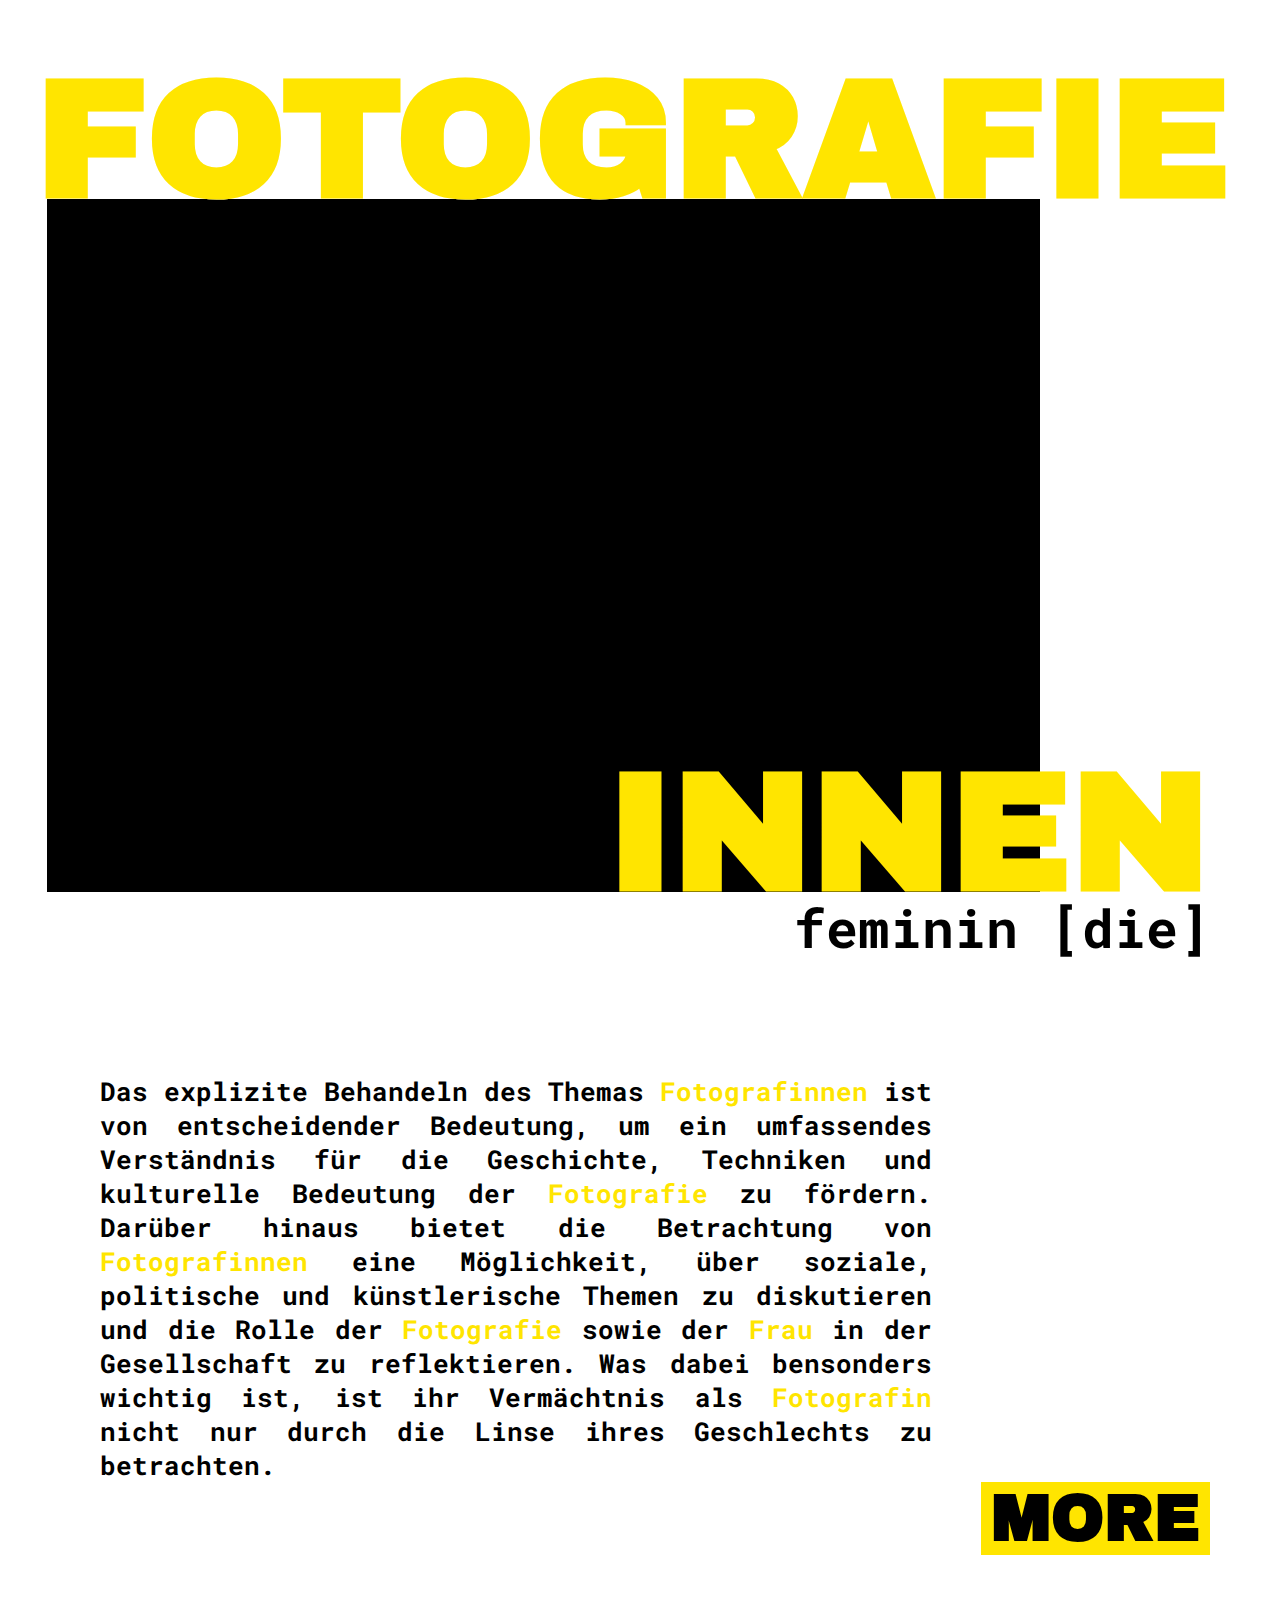
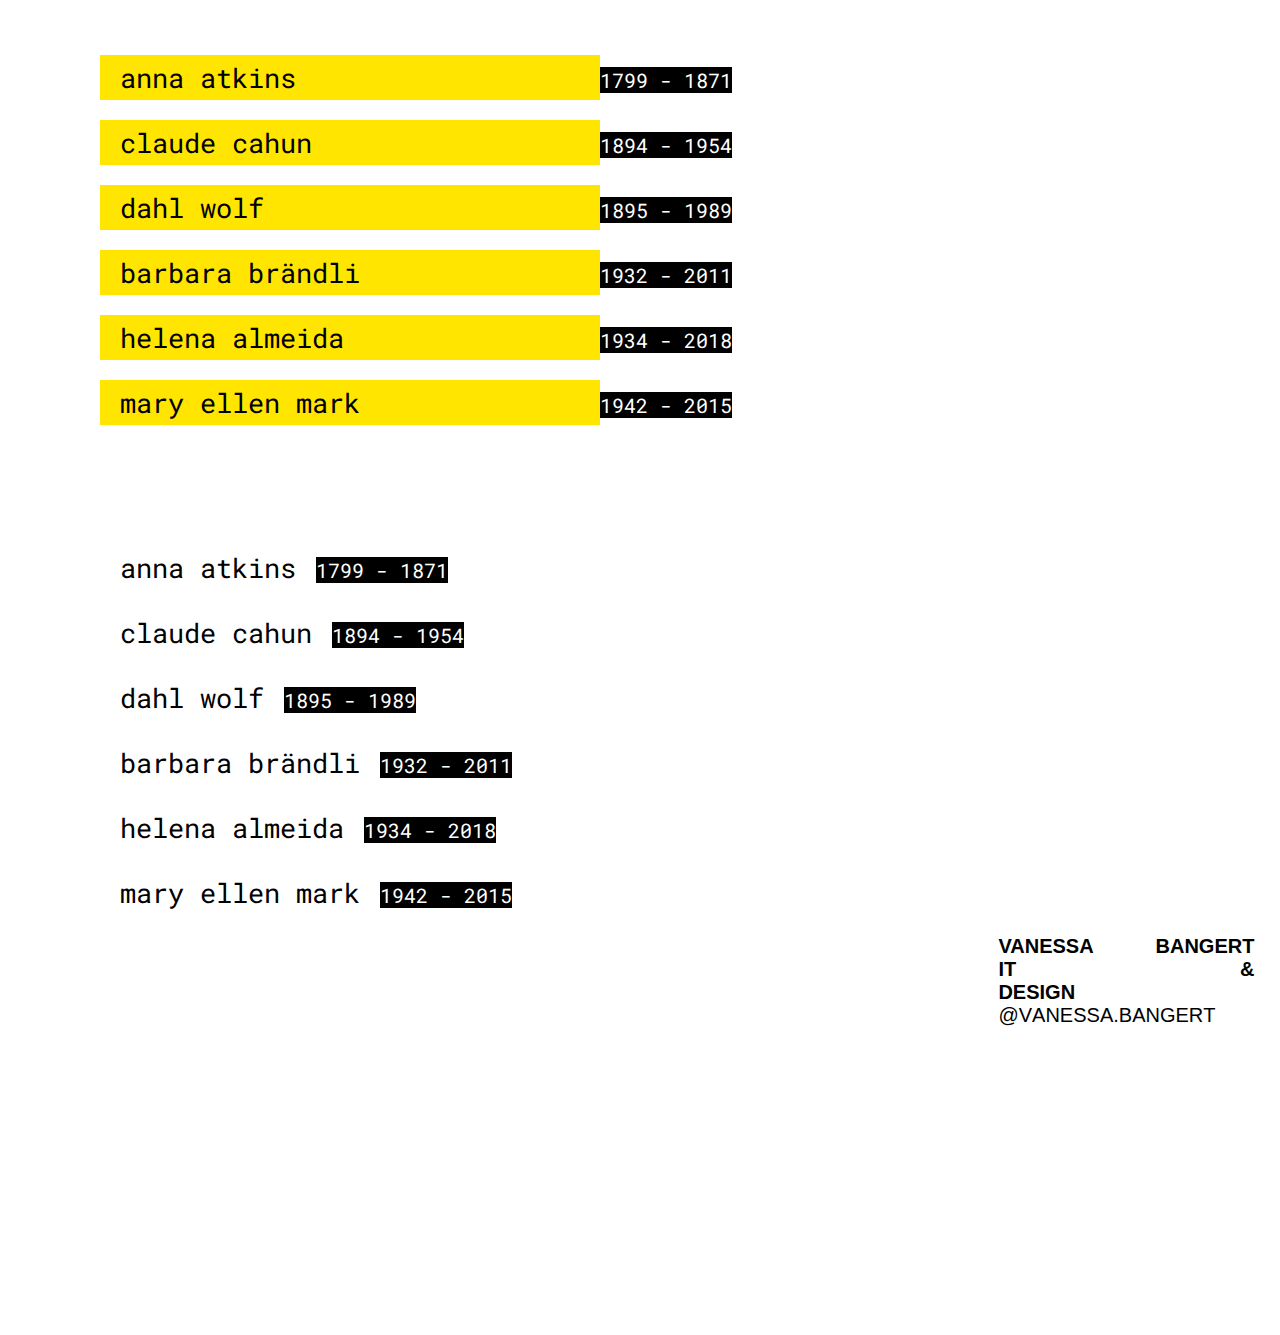
==== commit 42ee0e17: "fixed backgorund image container placement" ====
--- a/index.html
+++ b/index.html
@@ -27,6 +27,7 @@
     <h3 id="feminin">feminin [die]</h3>
     <h1 id="innen" class="right">INNEN</h1>
   </div>
+
 
 
   <div>
@@ -94,42 +95,44 @@
     </div>
   </div>
 
-  <div class="artistmenu">
-    <nav class="navbar">
-      <ul>
-        <li>
-          <a class="btn" href="helenaalmeida.html"> anna atkins </a>
-          <div class="dates">1799 - 1871</div>
-        </li>
-        <li>
-          <a class="btn" href="claudecahun.html"> claude cahun </a>
-          <div class="dates">1894 - 1954</div>
-        </li>
-        <li>
-          <a class="btn" href="helenaalmeida.html"> dahl wolf</a>
-          <div class="dates">1895 - 1989</div>
-        </li>
-        <li>
-          <a class="btn" href="helenaalmeida.html"> barbara brändli </a>
-          <div class="dates">1932 - 2011</div>
-        </li>
-        <li>
-          <a class="btn" href="helenaalmeida.html"> helena almeida </a>
-          <div class="dates">1934 - 2018</div>
-        </li>
-        <li>
-          <a class="btn" href="maryellenmark.html"> mary ellen mark </a>
-          <div class="dates">1942 - 2015</div>
-        </li>
-
-      </ul>
-    </nav>
-  </div>
-
-
-  <!-- artist menu plain second version -->
-
   <div class="background-image-container">
+
+    <div class="artistmenu">
+      <nav class="navbar">
+        <ul>
+          <li>
+            <a class="btn" href="helenaalmeida.html"> anna atkins </a>
+            <div class="dates">1799 - 1871</div>
+          </li>
+          <li>
+            <a class="btn" href="claudecahun.html"> claude cahun </a>
+            <div class="dates">1894 - 1954</div>
+          </li>
+          <li>
+            <a class="btn" href="helenaalmeida.html"> dahl wolf</a>
+            <div class="dates">1895 - 1989</div>
+          </li>
+          <li>
+            <a class="btn" href="helenaalmeida.html"> barbara brändli </a>
+            <div class="dates">1932 - 2011</div>
+          </li>
+          <li>
+            <a class="btn" href="helenaalmeida.html"> helena almeida </a>
+            <div class="dates">1934 - 2018</div>
+          </li>
+          <li>
+            <a class="btn" href="maryellenmark.html"> mary ellen mark </a>
+            <div class="dates">1942 - 2015</div>
+          </li>
+
+        </ul>
+      </nav>
+    </div>
+
+
+    <!-- artist menu plain second version -->
+
+
     <div class="artistmenu">
       <nav class="navbar">
         <ul>
@@ -172,32 +175,34 @@
         </ul>
       </nav>
     </div>
-  </div>
-
-
-  <div style="width: 20%; margin-left: 78%; padding-bottom: 100px;">
-    <div id="text">
-      <div class="line">
-        <p class="word">Vanessa</p>
-        <p class="word">Bangert</p>
+
+
+
+    <div style="width: 20%; margin-left: 78%; padding-bottom: 100px;">
+      <div id="text">
+        <div class="line">
+          <p class="word">Vanessa</p>
+          <p class="word">Bangert</p>
+        </div>
+
+        <div class="line">
+          <p class="word">IT</p>
+          <p class="word">&</p>
+        </div>
+
+        <div class="line">
+          <p class="word">Design</p>
+        </div>
+
+        <div class="line">
+          <a id="channel-link" href="https://www.instagram.com/vanessa.bangert/"
+            target="_blank" class="word fancy">
+            @vanessa.bangert
+          </a>
+        </div>
       </div>
-
-      <div class="line">
-        <p class="word">IT</p>
-        <p class="word">&</p>
-      </div>
-
-      <div class="line">
-        <p class="word">Design</p>
-      </div>
-
-      <div class="line">
-        <a id="channel-link" href="https://www.instagram.com/vanessa.bangert/"
-          target="_blank" class="word fancy">
-          @vanessa.bangert
-        </a>
-      </div>
-    </div>
+    </div>
+
   </div>
 
 
--- a/style.css
+++ b/style.css
@@ -153,6 +153,8 @@
 }
 
 .background-image-container {
+  height: 100vw;
+  width: 100vw;
   transition: background-image 2s ease-in-out;
   background-size: cover;
 }
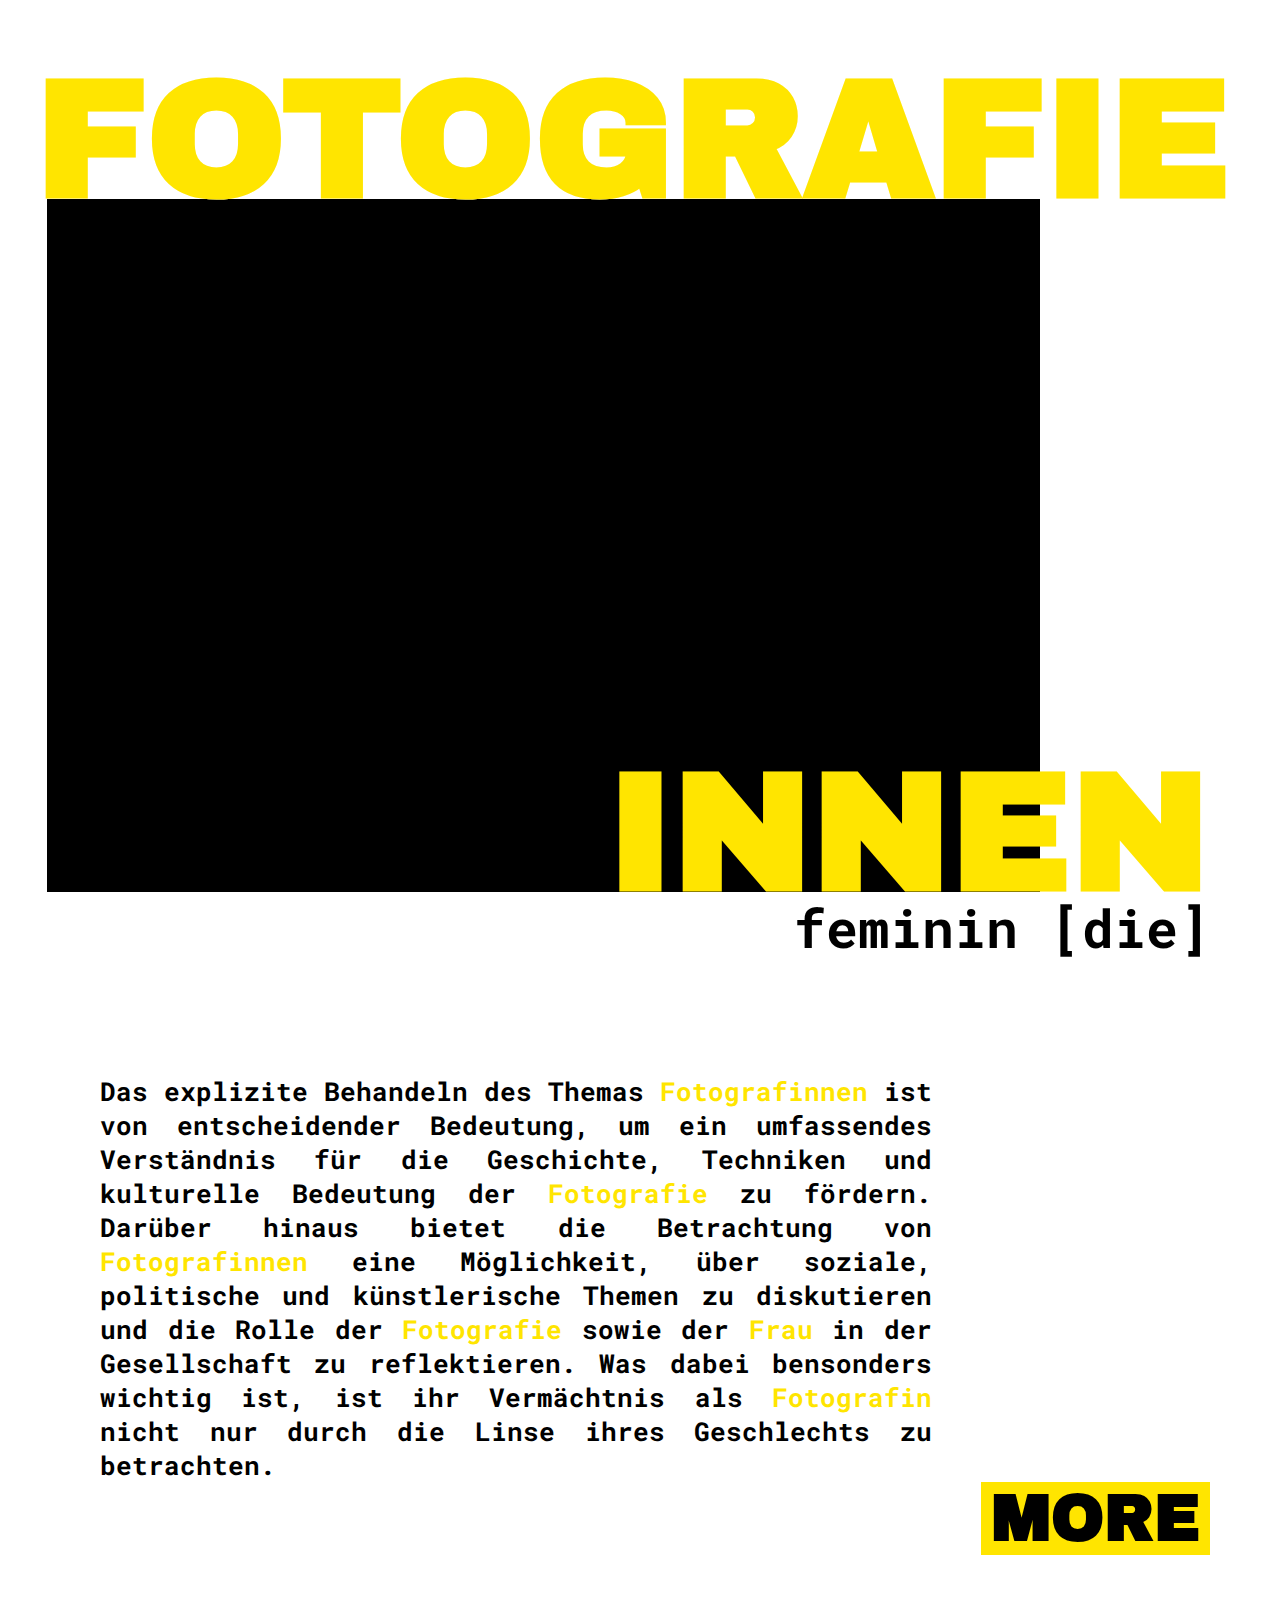
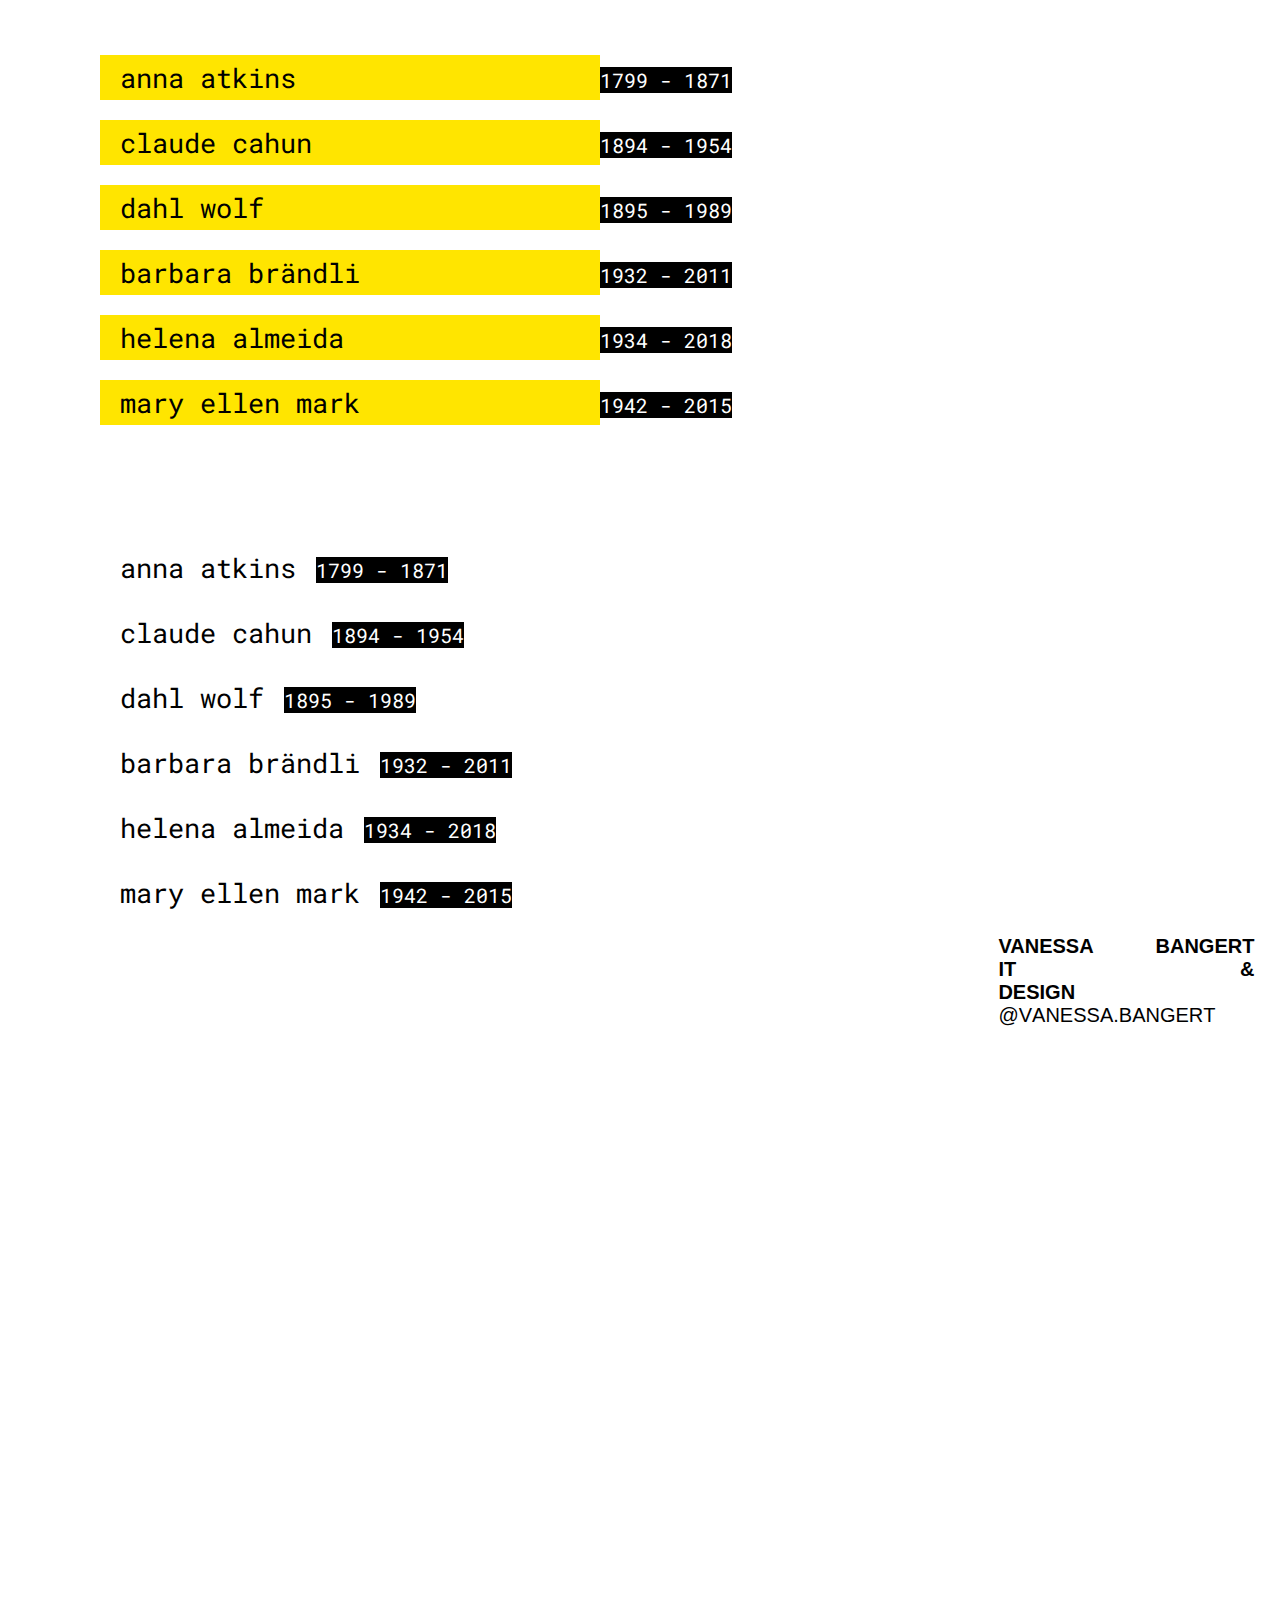
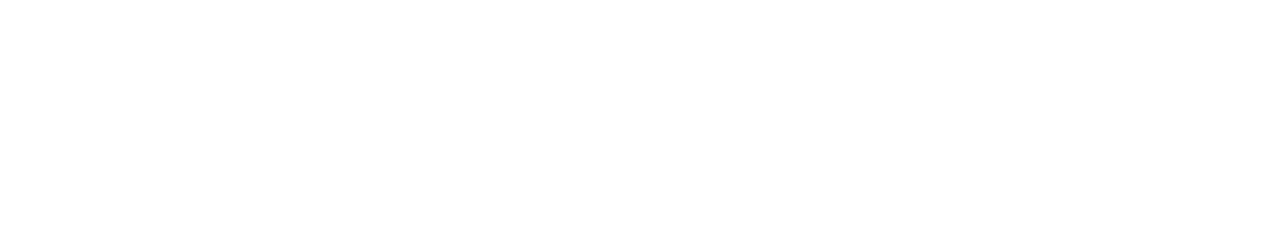
==== commit 51bf2b64: "add mouse follower" ====
--- a/index.html
+++ b/index.html
@@ -17,6 +17,13 @@
 </head>
 
 <body>
+
+  <div class="custom-cursor" id="js-cursor">
+    <div class="cursor__small abs-center" id="js-cursor__small"></div>
+    <div class="cursor__big abs-center" id="js-cursor__big">
+    </div>
+  </div>
+
   <div style="display: flex">
     <h1 id="fixedFotograf" class="fixed">FOTOGRAF</h1>
     <h1 style="color: white">FOTOGRAF</h1>
@@ -27,6 +34,7 @@
     <h3 id="feminin">feminin [die]</h3>
     <h1 id="innen" class="right">INNEN</h1>
   </div>
+
 
 
 
@@ -46,7 +54,7 @@
 
 
   <div class="bottom-text">
-    <button id="moreBtn" class="thickbuttonoptic">MORE</button>
+    <button id="moreBtn" class="thickbuttonoptic curserhover">MORE</button>
 
   </div>
 
@@ -95,79 +103,79 @@
     </div>
   </div>
 
+
+
+  <div class="artistmenu">
+    <nav class="navbar">
+      <ul>
+        <li>
+          <a class="btn" href="helenaalmeida.html"> anna atkins </a>
+          <div class="dates">1799 - 1871</div>
+        </li>
+        <li>
+          <a class="btn" href="claudecahun.html"> claude cahun </a>
+          <div class="dates">1894 - 1954</div>
+        </li>
+        <li>
+          <a class="btn" href="helenaalmeida.html"> dahl wolf</a>
+          <div class="dates">1895 - 1989</div>
+        </li>
+        <li>
+          <a class="btn" href="helenaalmeida.html"> barbara brändli </a>
+          <div class="dates">1932 - 2011</div>
+        </li>
+        <li>
+          <a class="btn" href="helenaalmeida.html"> helena almeida </a>
+          <div class="dates">1934 - 2018</div>
+        </li>
+        <li>
+          <a class="btn" href="maryellenmark.html"> mary ellen mark </a>
+          <div class="dates">1942 - 2015</div>
+        </li>
+
+      </ul>
+    </nav>
+  </div>
+
+
+  <!-- artist menu plain second version -->
+
   <div class="background-image-container">
-
     <div class="artistmenu">
       <nav class="navbar">
         <ul>
           <li>
-            <a class="btn" href="helenaalmeida.html"> anna atkins </a>
-            <div class="dates">1799 - 1871</div>
-          </li>
-          <li>
-            <a class="btn" href="claudecahun.html"> claude cahun </a>
-            <div class="dates">1894 - 1954</div>
-          </li>
-          <li>
-            <a class="btn" href="helenaalmeida.html"> dahl wolf</a>
-            <div class="dates">1895 - 1989</div>
-          </li>
-          <li>
-            <a class="btn" href="helenaalmeida.html"> barbara brändli </a>
-            <div class="dates">1932 - 2011</div>
-          </li>
-          <li>
-            <a class="btn" href="helenaalmeida.html"> helena almeida </a>
-            <div class="dates">1934 - 2018</div>
-          </li>
-          <li>
-            <a class="btn" href="maryellenmark.html"> mary ellen mark </a>
-            <div class="dates">1942 - 2015</div>
-          </li>
-
-        </ul>
-      </nav>
-    </div>
-
-
-    <!-- artist menu plain second version -->
-
-
-    <div class="artistmenu">
-      <nav class="navbar">
-        <ul>
-          <li>
-            <a href="helenaalmeida.html"
+            <a class="curserhover" href="helenaalmeida.html"
               onmouseover="changeBackground('https://via.placeholder.com/1920x1080?text=Anna+Atkins')"
               onmouseout="resetBackground()">anna atkins</a>
             <div class="dates">1799 - 1871</div>
           </li>
           <li>
-            <a href="claudecahun.html"
+            <a class="curserhover" href="claudecahun.html"
               onmouseover="changeBackground('https://via.placeholder.com/1920x1080?text=Claude+Cahun')"
               onmouseout="resetBackground()">claude cahun</a>
             <div class="dates">1894 - 1954</div>
           </li>
           <li>
-            <a href="helenaalmeida.html"
+            <a class="curserhover" href="helenaalmeida.html"
               onmouseover="changeBackground('https://via.placeholder.com/1920x1080?text=Dahl+Wolf')"
               onmouseout="resetBackground()">dahl wolf</a>
             <div class="dates">1895 - 1989</div>
           </li>
           <li>
-            <a href="helenaalmeida.html"
+            <a class="curserhover" href="helenaalmeida.html"
               onmouseover="changeBackground('https://via.placeholder.com/1920x1080?text=Barbara+Brändli')"
               onmouseout="resetBackground()">barbara brändli</a>
             <div class="dates">1932 - 2011</div>
           </li>
           <li>
-            <a href="helenaalmeida.html"
+            <a class="curserhover" href="helenaalmeida.html"
               onmouseover="changeBackground('https://via.placeholder.com/1920x1080?text=Helena+Almeida')"
               onmouseout="resetBackground()">helena almeida</a>
             <div class="dates">1934 - 2018</div>
           </li>
           <li>
-            <a href="maryellenmark.html"
+            <a class="curserhover" href="maryellenmark.html"
               onmouseover="changeBackground('https://via.placeholder.com/1920x1080?text=Mary+Ellen+Mark')"
               onmouseout="resetBackground()">mary ellen mark</a>
             <div class="dates">1942 - 2015</div>
@@ -177,7 +185,6 @@
     </div>
 
 
-
     <div style="width: 20%; margin-left: 78%; padding-bottom: 100px;">
       <div id="text">
         <div class="line">
@@ -196,7 +203,7 @@
 
         <div class="line">
           <a id="channel-link" href="https://www.instagram.com/vanessa.bangert/"
-            target="_blank" class="word fancy">
+            target="_blank" class="word fancy curserhover">
             @vanessa.bangert
           </a>
         </div>
@@ -205,7 +212,7 @@
 
   </div>
 
-
+  <script src="mouse.js"></script>
   <script src="main.js"></script>
 </body>
 
--- a/style.css
+++ b/style.css
@@ -156,7 +156,7 @@
   height: 100vw;
   width: 100vw;
   transition: background-image 2s ease-in-out;
-  background-size: cover;
+  background-size: contain;
 }
 
 
@@ -863,4 +863,43 @@
 }
 
 
-/* mouse follower */+/* mouse follower */
+
+.abs-center {
+  position: absolute;
+  top: 50%;
+  left: 50%;
+  transform: translate(-50%, -50%);
+}
+
+.custom-cursor {
+  width: 80px;
+  height: 80px;
+  border-radius: 50%;
+  position: absolute;
+  z-index: 900;
+  top: -40px;
+  left: -40px;
+  pointer-events: none;
+}
+
+.cursor__small {
+  width: 10px;
+  height: 10px;
+  border-radius: 50%;
+  background-color: #ffe500;
+  z-index: 5;
+  margin: -5px 0 0 -5px;
+}
+
+.cursor__big {
+  width: 100%;
+  height: 100%;
+  border-radius: 50%;
+  border: #ffe500 2px solid;
+  z-index: 1;
+  opacity: 1;
+  margin: -40px 0 0 -40px;
+  transform: scale(0);
+  transition: all 320ms cubic-bezier(.26, .01, .17, 1);
+}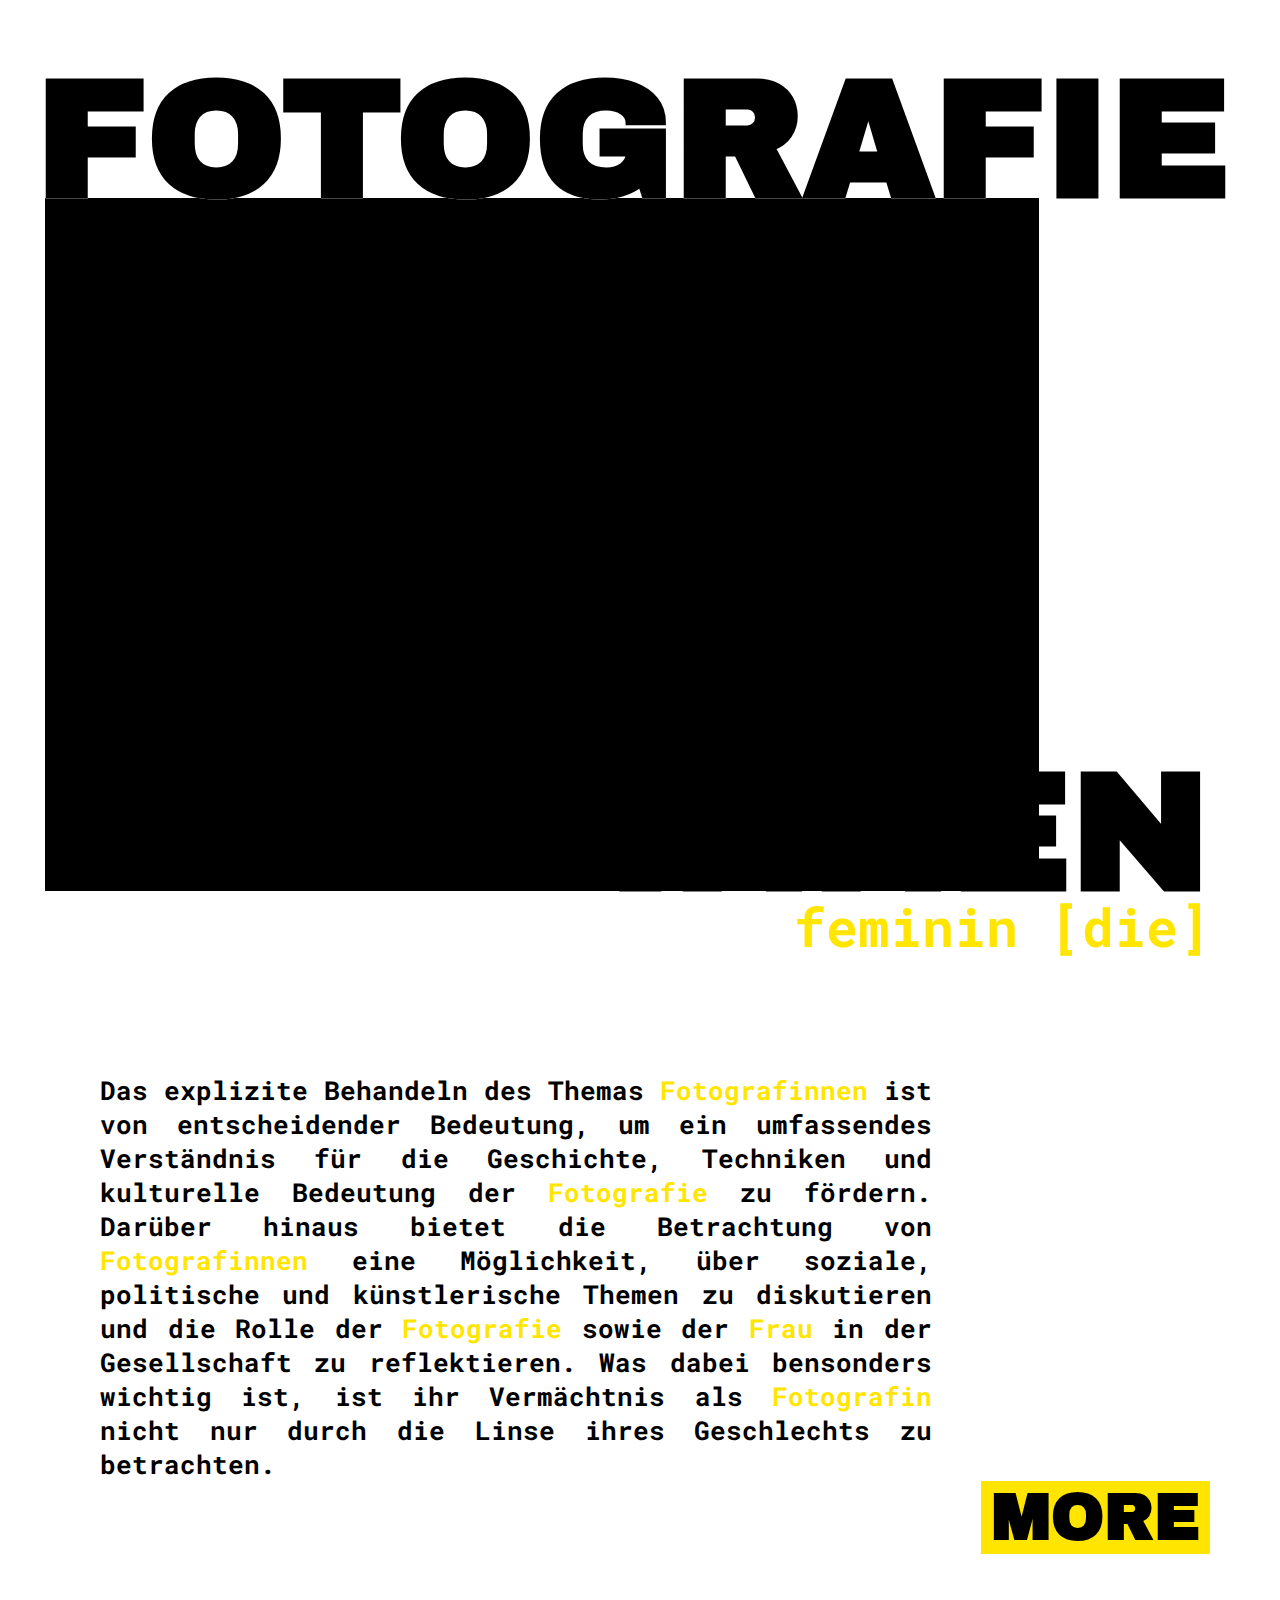
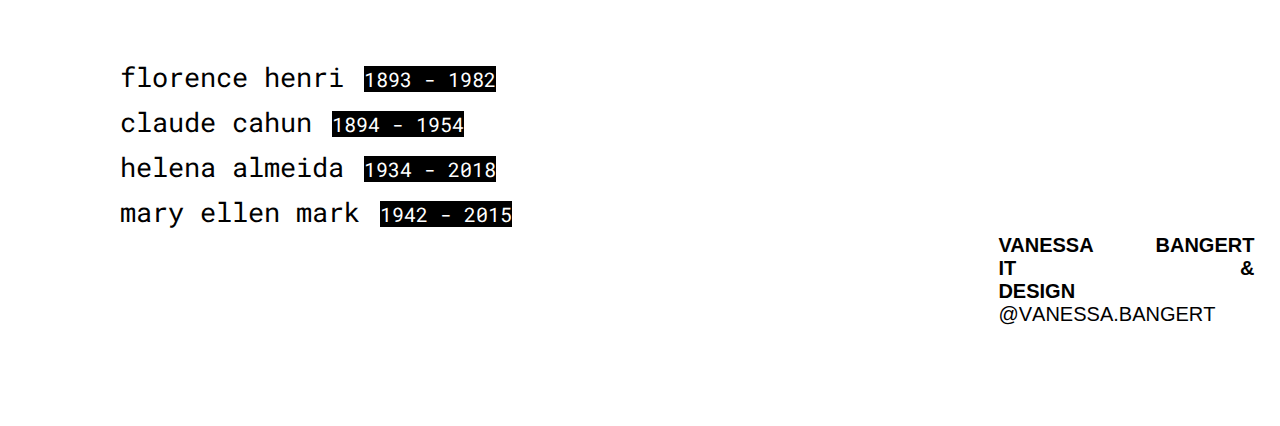
==== commit 48edce34: "added landingpage background image animation" ====
--- a/index.html
+++ b/index.html
@@ -100,12 +100,13 @@
         no sea takimata sanctus est Lorem ipsum dolor sit amet. Lorem ipsum
         dolor sit amet, consetetur
       </p>
-    </div>
-  </div>
-
-
-
-  <div class="artistmenu">
+
+    </div>
+  </div>
+
+
+  <!-- first version
+   <div class="artistmenu">
     <nav class="navbar">
       <ul>
         <li>
@@ -136,9 +137,8 @@
       </ul>
     </nav>
   </div>
-
-
-  <!-- artist menu plain second version -->
+  -->
+
 
   <div class="background-image-container">
     <div class="artistmenu">
@@ -146,70 +146,57 @@
         <ul>
           <li>
             <a class="curserhover" href="helenaalmeida.html"
-              onmouseover="changeBackground('https://via.placeholder.com/1920x1080?text=Anna+Atkins')"
-              onmouseout="resetBackground()">anna atkins</a>
-            <div class="dates">1799 - 1871</div>
+              onmouseover="changeBackground('florencehenri-fotos/landigbackground.png')"
+              onmouseout="resetBackground()">florence henri</a>
+            <div class="dates">1893 - 1982</div>
           </li>
           <li>
             <a class="curserhover" href="claudecahun.html"
-              onmouseover="changeBackground('https://via.placeholder.com/1920x1080?text=Claude+Cahun')"
+              onmouseover="changeBackground('/claudecahun-fotos/landigbackground.png')"
               onmouseout="resetBackground()">claude cahun</a>
             <div class="dates">1894 - 1954</div>
           </li>
           <li>
             <a class="curserhover" href="helenaalmeida.html"
-              onmouseover="changeBackground('https://via.placeholder.com/1920x1080?text=Dahl+Wolf')"
-              onmouseout="resetBackground()">dahl wolf</a>
-            <div class="dates">1895 - 1989</div>
-          </li>
-          <li>
-            <a class="curserhover" href="helenaalmeida.html"
-              onmouseover="changeBackground('https://via.placeholder.com/1920x1080?text=Barbara+Brändli')"
-              onmouseout="resetBackground()">barbara brändli</a>
-            <div class="dates">1932 - 2011</div>
-          </li>
-          <li>
-            <a class="curserhover" href="helenaalmeida.html"
-              onmouseover="changeBackground('https://via.placeholder.com/1920x1080?text=Helena+Almeida')"
+              onmouseover="changeBackground('/helenaalmeida-fotos/landingbackground.png')"
               onmouseout="resetBackground()">helena almeida</a>
             <div class="dates">1934 - 2018</div>
           </li>
           <li>
             <a class="curserhover" href="maryellenmark.html"
-              onmouseover="changeBackground('https://via.placeholder.com/1920x1080?text=Mary+Ellen+Mark')"
+              onmouseover="changeBackground('/MEMlandingbackground.png')"
               onmouseout="resetBackground()">mary ellen mark</a>
             <div class="dates">1942 - 2015</div>
           </li>
         </ul>
       </nav>
     </div>
-
-
-    <div style="width: 20%; margin-left: 78%; padding-bottom: 100px;">
-      <div id="text">
-        <div class="line">
-          <p class="word">Vanessa</p>
-          <p class="word">Bangert</p>
-        </div>
-
-        <div class="line">
-          <p class="word">IT</p>
-          <p class="word">&</p>
-        </div>
-
-        <div class="line">
-          <p class="word">Design</p>
-        </div>
-
-        <div class="line">
-          <a id="channel-link" href="https://www.instagram.com/vanessa.bangert/"
-            target="_blank" class="word fancy curserhover">
-            @vanessa.bangert
-          </a>
-        </div>
-      </div>
-    </div>
-
+  </div>
+
+
+  <div style="width: 20%; margin-left: 78%; padding-bottom: 100px;">
+    <div id="text">
+      <div class="line">
+        <p class="word">Vanessa</p>
+        <p class="word">Bangert</p>
+      </div>
+
+      <div class="line">
+        <p class="word">IT</p>
+        <p class="word">&</p>
+      </div>
+
+      <div class="line">
+        <p class="word">Design</p>
+      </div>
+
+      <div class="line">
+        <a id="channel-link" href="https://www.instagram.com/vanessa.bangert/"
+          target="_blank" class="word fancy curserhover">
+          @vanessa.bangert
+        </a>
+      </div>
+    </div>
   </div>
 
   <script src="mouse.js"></script>
--- a/style.css
+++ b/style.css
@@ -23,7 +23,7 @@
   font-family: "Archivo Black", sans-serif;
   font-size: clamp(5pt, 80vw, 125pt);
   font-weight: bold;
-  color: #ffe500;
+  color: black;
   margin-top: 50px;
   margin-left: 27pt;
   margin-bottom: 0pt;
@@ -126,7 +126,7 @@
 }
 
 .artistmenu ul li {
-  margin-bottom: 20px;
+  margin-bottom: 0px;
 }
 
 .artistmenu ul li a {
@@ -153,11 +153,11 @@
 }
 
 .background-image-container {
-  height: 100vw;
-  width: 100vw;
+  width: auto;
   transition: background-image 2s ease-in-out;
   background-size: contain;
 }
+
 
 
 
@@ -231,14 +231,20 @@
 #feminin {
   font-size: 40pt;
   margin-bottom: 12px;
-  /* Margin between "feminin [die]" and "INNEN" */
+  transition: all 0.5s ease-in-out;
+  color: #ffe500;
+}
+
+#feminin:hover {
+  transition: all 0.5s ease-in-out;
+  letter-spacing: 7px;
 }
 
 #landingpagepicture {
   width: 745pt;
   height: 520pt;
-  margin-top: -24pt;
-  margin-left: 35pt;
+  margin-top: -25pt;
+  margin-left: 34pt;
   background-color: black;
 }
 
@@ -258,11 +264,7 @@
   border: 8px solid #ffe500;
 }
 
-
-
-
-
-/* Popuo */
+/* Popup */
 
 .popup {
   display: none;
@@ -854,12 +856,15 @@
 }
 
 
+
 #twinheading h3 {
   transform: scaleX(2);
+  transition: transform 0.5s ease;
 }
 
 #twinheading .mirror:hover {
   transform: scaleX(-2);
+  transition: transform 0.5s ease;
 }
 
 
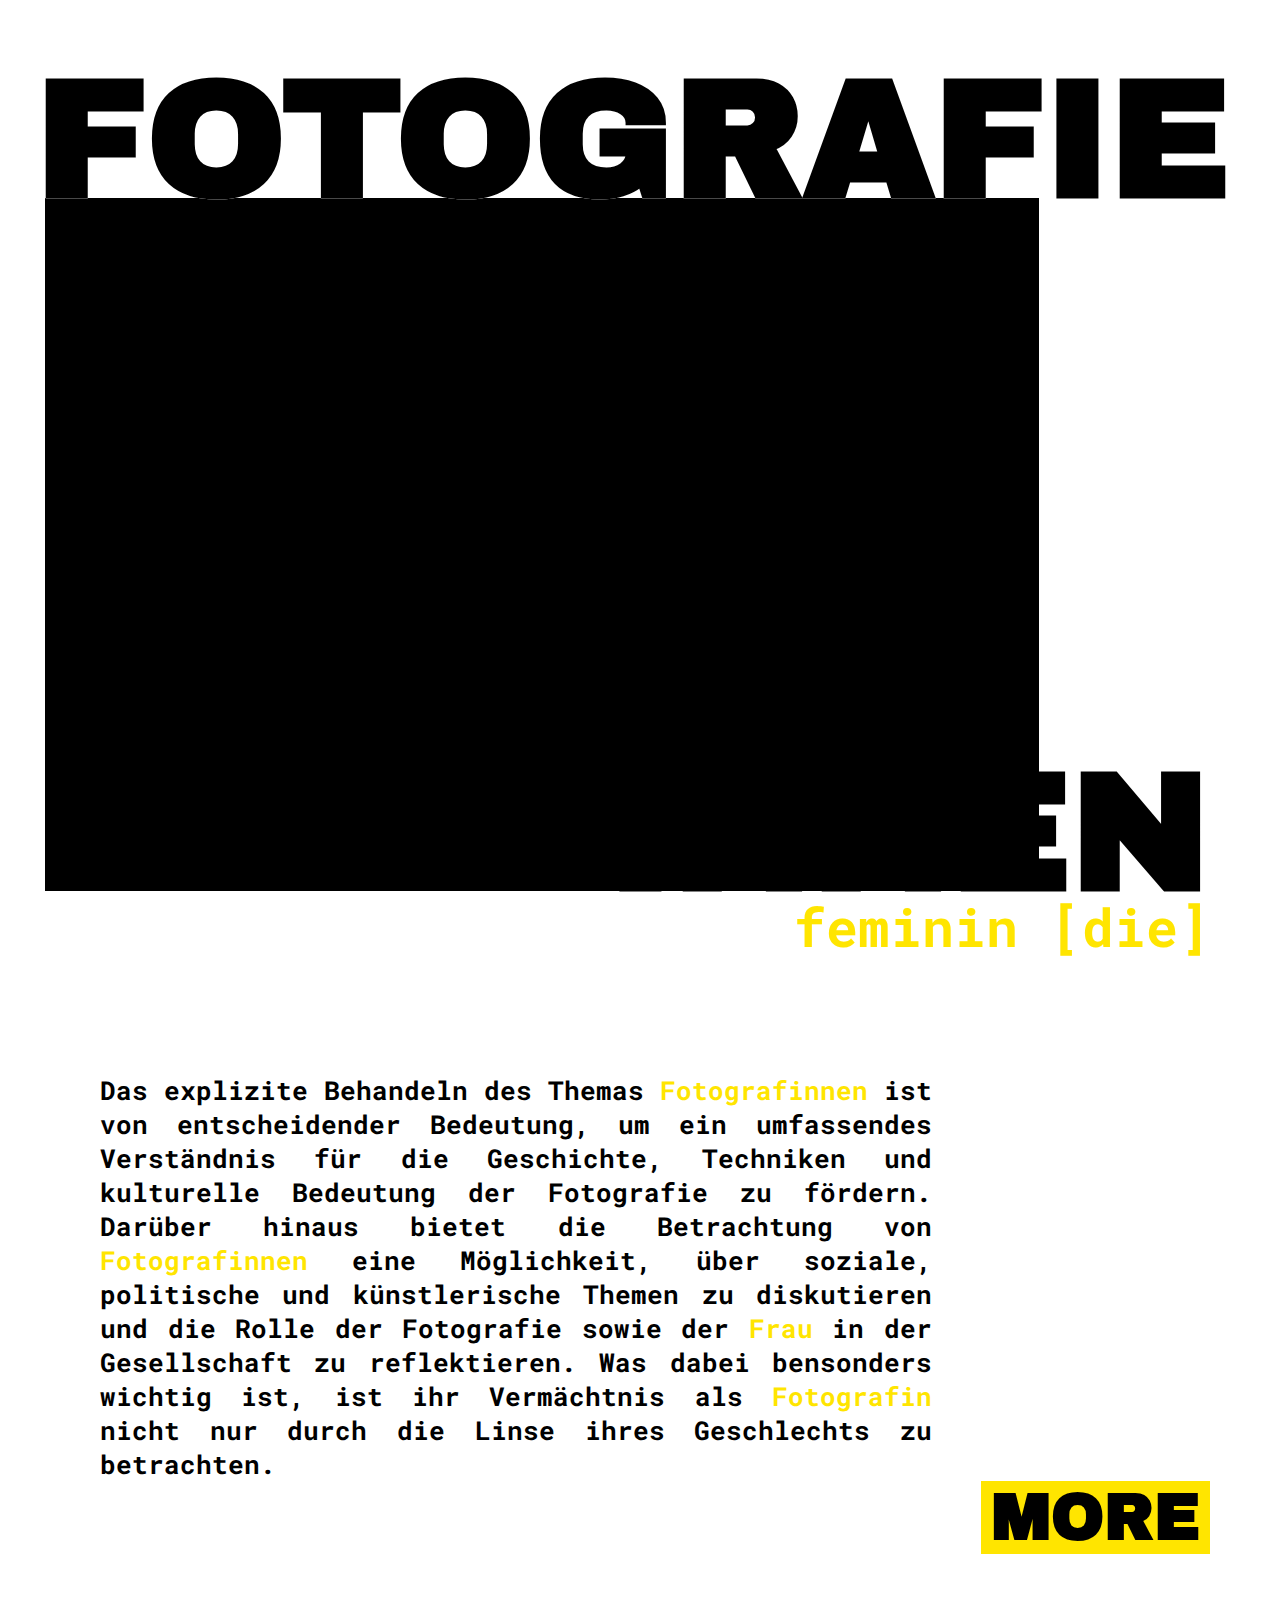
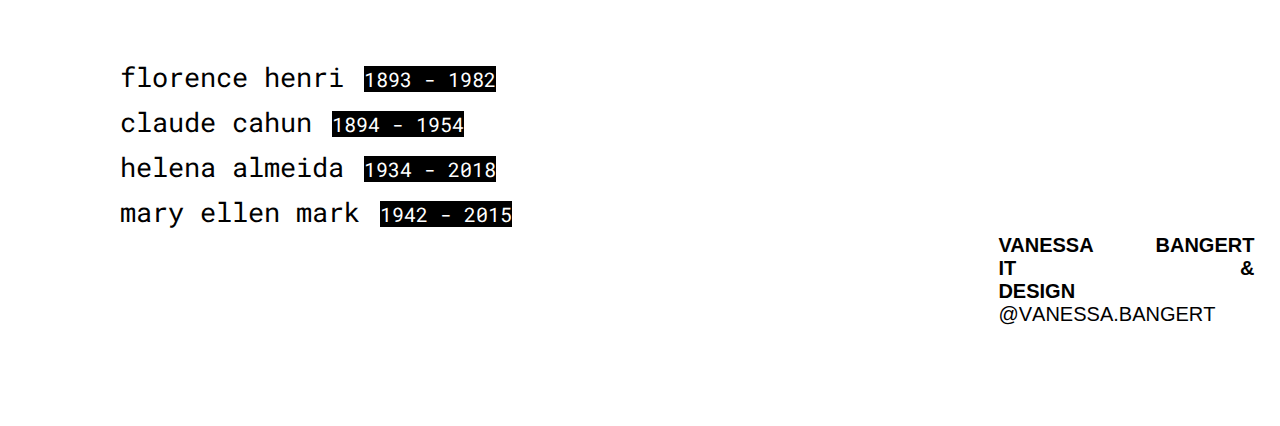
==== commit aacf4afb: "add maryellenmark-fotos folder" ====
--- a/index.html
+++ b/index.html
@@ -164,7 +164,7 @@
           </li>
           <li>
             <a class="curserhover" href="maryellenmark.html"
-              onmouseover="changeBackground('/MEMlandingbackground.png')"
+              onmouseover="changeBackground('/maryellenmark-fotos/MEMlandingbackground.png')"
               onmouseout="resetBackground()">mary ellen mark</a>
             <div class="dates">1942 - 2015</div>
           </li>
--- a/style.css
+++ b/style.css
@@ -54,9 +54,7 @@
   text-align: justify;
 }
 
-.highlight {
-  color: #ffe500;
-}
+
 
 /* Position Classes*/
 .center {
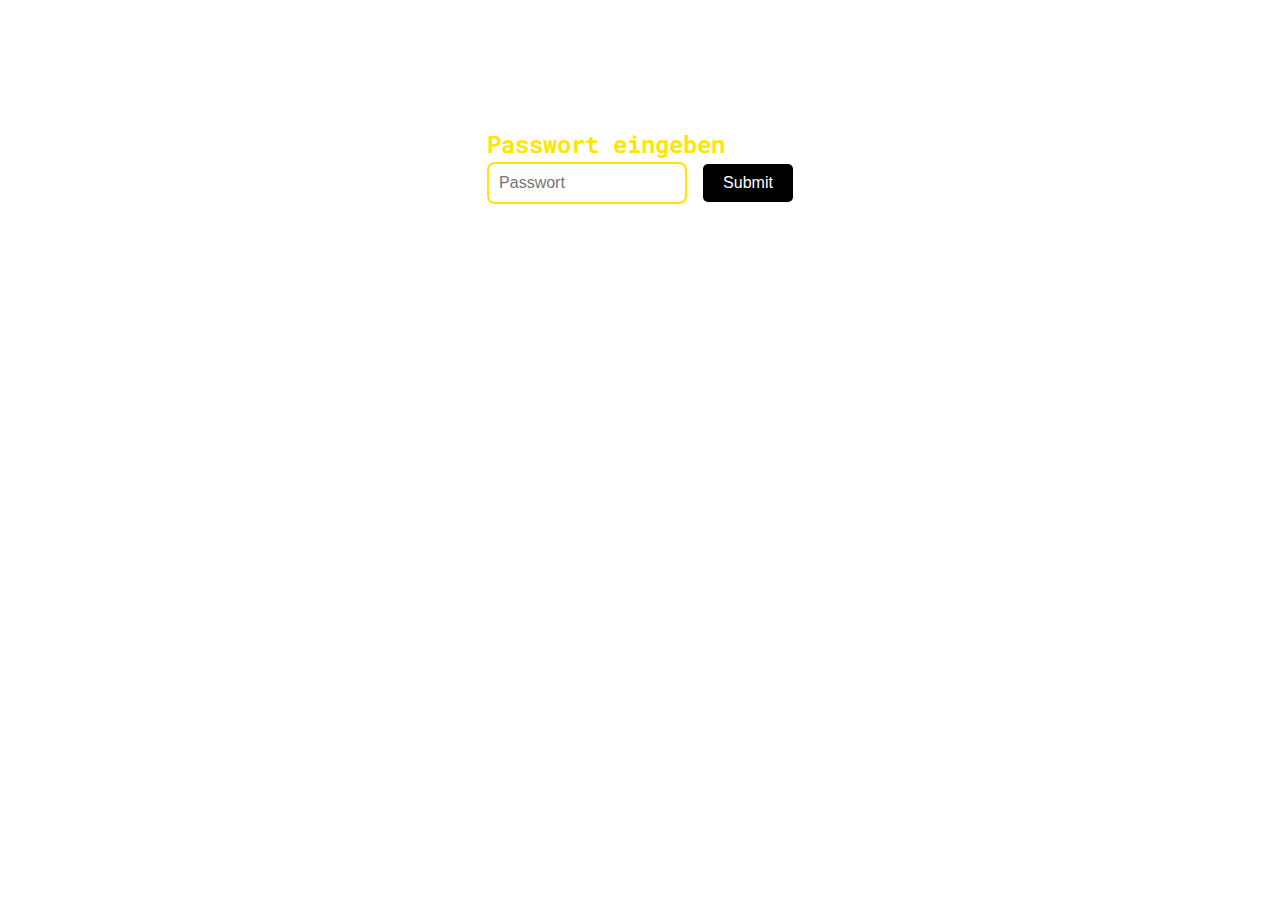
==== commit 6929cd0f: "Update HTML and CSS files, refactor image directories" ====
--- a/index.html
+++ b/index.html
@@ -24,179 +24,12 @@
     </div>
   </div>
 
-  <div style="display: flex">
-    <h1 id="fixedFotograf" class="fixed">FOTOGRAF</h1>
-    <h1 style="color: white">FOTOGRAF</h1>
-    <h1 style="margin-left: 0pt">IE</h1>
-  </div>
-  <div id="landingpagepicture"></div>
-  <div class="bottom-text">
-    <h3 id="feminin">feminin [die]</h3>
-    <h1 id="innen" class="right">INNEN</h1>
-  </div>
-
-
-
-
-  <div>
-    <p id="landingcontent">
-      Das explizite Behandeln des Themas Fotografinnen ist von entscheidender
-      Bedeutung, um ein umfassendes Verständnis für die Geschichte, Techniken
-      und kulturelle Bedeutung der Fotografie zu fördern. Darüber hinaus
-      bietet die Betrachtung von Fotografinnen eine Möglichkeit, über soziale,
-      politische und künstlerische Themen zu diskutieren und die Rolle der
-      Fotografie sowie der Frau in der Gesellschaft zu reflektieren. Was dabei
-      bensonders wichtig ist, ist ihr Vermächtnis als Fotografin nicht nur
-      durch die Linse ihres Geschlechts zu betrachten.
+  <div id="login" class="center" style="margin-top: 10%;">
+    <h2>Passwort eingeben</h2>
+    <input type="password" id="password" placeholder="Passwort">
+    <button class="buttonPasswort" onclick="checkPassword()">Submit</button>
+    <p id="errorMessage" style="color: red; display: none;">Falsches Passwort
     </p>
-  </div>
-
-
-
-  <div class="bottom-text">
-    <button id="moreBtn" class="thickbuttonoptic curserhover">MORE</button>
-
-  </div>
-
-  <!-- Popup Modal -->
-  <div id="popup" class="popup">
-    <div class="popup-content">
-      <span id="closeBtn" class="close">&times;</span>
-      <p>
-        Lorem ipsum dolor sit amet, consetetur sadipscing elitr, sed diam
-        nonumy eirmod tempor invidunt ut labore et dolore magna aliquyam erat,
-        sed diam voluptua. At vero eos et accusam et justo duo dolores et ea
-        rebum. Stet clita kasd gubergren, no sea takimata sanctus est Lorem
-        ipsum dolor sit amet. Lorem ipsum dolor sit amet, consetetur
-        sadipscing elitr, sed diam nonumy eirmod tempor invidunt ut labore et
-        dolore magna aliquyam erat, sed diam voluptua. At vero eos et accusam
-        et justo duo dolores et ea rebum. Stet clita kasd gubergren, no sea
-        takimata sanctus est Lorem ipsum dolor sit amet. Lorem ipsum dolor sit
-        amet, consetetur sadipscing elitr, sed diam nonumy eirmod tempor
-        invidunt ut labore et dolore magna aliquyam erat, sed diam voluptua.
-        At vero eos et accusam et justo duo dolores et ea rebum. Stet clita
-        kasd gubergren, no sea takimata sanctus est Lorem ipsum dolor sit
-        amet. Duis autem vel eum iriure dolor in hendrerit in vulputate velit
-        esse molestie consequat, vel illum dolore eu feugiat nulla facilisis
-        at vero eros et accumsan et iusto odio dignissim qui blandit praesent
-        luptatum zzril delenit augue duis dolore te feugait nulla facilisi.
-        Lorem ipsum dolor sit amet, consectetuer adipiscing elit, sed diam
-        nonummy nibh euismod tincidunt ut laoreet dolore magna aliquam erat
-        volutpat. Ut wisi enim ad minim veniam, quis nostrud exerci tation
-        ullamcorper suscipit lobortis nisl ut aliquip ex ea commodo consequat.
-        Duis autem vel eum iriure dolor in hendrerit in vulputate velit esse
-        molestie consequat, vel illum dolore eu feugiat nulla facilisis at
-        vero eros et accumsan et iusto odio dignissim qui blandit praesent
-        luptatum zzril delenit augue duis dolore te feugait nulla facilisi.
-        Nam liber tempor cum soluta nobis eleifend option congue nihil
-        imperdiet doming id quod mazim placerat facer possim assum. Lorem
-        ipsum dolor sit amet, consectetuer adipiscing elit, sed diam nonummy
-        nibh euismod tincidunt ut laoreet dolore magna aliquam erat volutpat.
-        Ut wisi enim ad minim veniam, quis nostrud exerci tation ullamcorper
-        suscipit lobortis nisl ut aliquip ex ea commodo consequat. Duis autem
-        vel eum iriure dolor in hendrerit in vulputate velit esse molestie
-        consequat, vel illum dolore eu feugiat nulla facilisis. At vero eos et
-        accusam et justo duo dolores et ea rebum. Stet clita kasd gubergren,
-        no sea takimata sanctus est Lorem ipsum dolor sit amet. Lorem ipsum
-        dolor sit amet, consetetur
-      </p>
-
-    </div>
-  </div>
-
-
-  <!-- first version
-   <div class="artistmenu">
-    <nav class="navbar">
-      <ul>
-        <li>
-          <a class="btn" href="helenaalmeida.html"> anna atkins </a>
-          <div class="dates">1799 - 1871</div>
-        </li>
-        <li>
-          <a class="btn" href="claudecahun.html"> claude cahun </a>
-          <div class="dates">1894 - 1954</div>
-        </li>
-        <li>
-          <a class="btn" href="helenaalmeida.html"> dahl wolf</a>
-          <div class="dates">1895 - 1989</div>
-        </li>
-        <li>
-          <a class="btn" href="helenaalmeida.html"> barbara brändli </a>
-          <div class="dates">1932 - 2011</div>
-        </li>
-        <li>
-          <a class="btn" href="helenaalmeida.html"> helena almeida </a>
-          <div class="dates">1934 - 2018</div>
-        </li>
-        <li>
-          <a class="btn" href="maryellenmark.html"> mary ellen mark </a>
-          <div class="dates">1942 - 2015</div>
-        </li>
-
-      </ul>
-    </nav>
-  </div>
-  -->
-
-
-  <div class="background-image-container">
-    <div class="artistmenu">
-      <nav class="navbar">
-        <ul>
-          <li>
-            <a class="curserhover" href="helenaalmeida.html"
-              onmouseover="changeBackground('florencehenri-fotos/landigbackground.png')"
-              onmouseout="resetBackground()">florence henri</a>
-            <div class="dates">1893 - 1982</div>
-          </li>
-          <li>
-            <a class="curserhover" href="claudecahun.html"
-              onmouseover="changeBackground('/claudecahun-fotos/landigbackground.png')"
-              onmouseout="resetBackground()">claude cahun</a>
-            <div class="dates">1894 - 1954</div>
-          </li>
-          <li>
-            <a class="curserhover" href="helenaalmeida.html"
-              onmouseover="changeBackground('/helenaalmeida-fotos/landingbackground.png')"
-              onmouseout="resetBackground()">helena almeida</a>
-            <div class="dates">1934 - 2018</div>
-          </li>
-          <li>
-            <a class="curserhover" href="maryellenmark.html"
-              onmouseover="changeBackground('/maryellenmark-fotos/MEMlandingbackground.png')"
-              onmouseout="resetBackground()">mary ellen mark</a>
-            <div class="dates">1942 - 2015</div>
-          </li>
-        </ul>
-      </nav>
-    </div>
-  </div>
-
-
-  <div style="width: 20%; margin-left: 78%; padding-bottom: 100px;">
-    <div id="text">
-      <div class="line">
-        <p class="word">Vanessa</p>
-        <p class="word">Bangert</p>
-      </div>
-
-      <div class="line">
-        <p class="word">IT</p>
-        <p class="word">&</p>
-      </div>
-
-      <div class="line">
-        <p class="word">Design</p>
-      </div>
-
-      <div class="line">
-        <a id="channel-link" href="https://www.instagram.com/vanessa.bangert/"
-          target="_blank" class="word fancy curserhover">
-          @vanessa.bangert
-        </a>
-      </div>
-    </div>
   </div>
 
   <script src="mouse.js"></script>
--- a/style.css
+++ b/style.css
@@ -6,7 +6,7 @@
 
 body {
   font-family: "Roboto Mono", monospace;
-  font-size: 16px;
+  font-size: clamp(5pt, 4vw, 20pt);
   overflow-x: hidden;
 }
 
@@ -21,7 +21,7 @@
 
 h1 {
   font-family: "Archivo Black", sans-serif;
-  font-size: clamp(5pt, 80vw, 125pt);
+  font-size: clamp(5pt, 90vw, 125pt);
   font-weight: bold;
   color: black;
   margin-top: 50px;
@@ -32,7 +32,7 @@
 
 h2 {
   font-family: "Roboto Mono", monospace;
-  font-size: clamp(5pt, 80vw, 140pt);
+  font-size: clamp(5pt, 90%, 140pt);
   font-weight: bold;
   color: #ffe500;
   margin-top: 5px;
@@ -41,7 +41,7 @@
 
 h3 {
   font-family: "Roboto Mono", monospace;
-  font-size: 120px;
+  font-size: clamp(5pt, 7vw, 120pt);
   font-weight: bold;
   color: black;
 }
@@ -73,6 +73,7 @@
   position: fixed;
 }
 
+/* class fpr all element being on the right side of  the landing page */
 .bottom-text {
   display: flex;
   flex-direction: column;
@@ -129,7 +130,8 @@
 
 .artistmenu ul li a {
   display: block;
-  padding: 5px 20px;
+  padding: 5px 0px;
+  padding-right: 20px;
   font-size: 20pt;
   cursor: pointer;
   text-decoration: none;
@@ -154,6 +156,12 @@
   width: auto;
   transition: background-image 2s ease-in-out;
   background-size: contain;
+}
+
+.background-image-container .artistmenu:hover {
+  width: fit-content;
+  background-color: white;
+  padding-right: 15px;
 }
 
 
@@ -181,6 +189,61 @@
 .backmenu .navbar ul li a:hover {
   letter-spacing: 7px;
   transition: all 0.5s ease-in-out;
+}
+
+@media (max-width: 600px) {
+  h1 {
+    font-size: 10vw;
+  }
+
+  .backmenu {
+
+    margin-top: 5px;
+    margin-left: 3px;
+    display: flexbox;
+    padding: 0px 0px;
+  }
+
+  .navbar ul li a {
+    padding: 0px 0px;
+  }
+
+}
+
+/* Passwort protection */
+
+#protectedContent {
+  display: none;
+}
+
+input[type="password"] {
+  padding: 10px;
+  font-size: 16px;
+  border: 2px solid #ffe500;
+  border-radius: 8px;
+  width: 200px;
+  margin-bottom: 10px;
+}
+
+.buttonPasswort {
+  padding: 10px 20px;
+  font-size: 16px;
+  background-color: black;
+  color: white;
+  border: none;
+  border-radius: 5px;
+  cursor: pointer;
+}
+
+.buttonPasswort:hover {
+  background-color: white;
+  color: #000;
+}
+
+#errorMessage {
+  color: red;
+  font-size: clamp(2pt, 1vw, 10pt);
+  display: none;
 }
 
 
@@ -199,12 +262,13 @@
   border: none;
 }
 
-.thickbuttonopticblue {
+.thickbuttonopticartist {
   padding-top: 2px;
   padding-bottom: 2px;
   padding-left: 10px;
   padding-right: 10px;
-  background-color: #01348f;
+  background-color: black;
+  color: white;
   font-family: "Archivo Black", sans-serif;
   font-weight: bold;
   color: white;
@@ -239,12 +303,14 @@
 }
 
 #landingpagepicture {
-  width: 745pt;
-  height: 520pt;
+  width: 747pt;
+  height: 521pt;
   margin-top: -25pt;
   margin-left: 34pt;
-  background-color: black;
-}
+  background-color: #aaa;
+}
+
+
 
 #landingcontent {
   width: 65vw;
@@ -253,16 +319,32 @@
   margin-right: 50px;
 }
 
+@media (max-width: 600px) {
+  #landingcontent {
+    margin-left: 20px;
+    margin-right: 20px;
+  }
+}
+
+
+
 #rectangle {
-  width: 70%;
+  width: 80%;
   height: fit-content;
-  margin-top: 90px;
-  margin-left: 270px;
-  margin-bottom: 50px;
-  border: 8px solid #ffe500;
+  margin-top: 5%;
+  margin-left: 10%;
+  margin-bottom: 2%;
+  border: 8px solid black;
 }
 
 /* Popup */
+
+#image-hover-text {
+  display: flex;
+  width: 80%;
+  margin-left: 20%;
+  top: 25%
+}
 
 .popup {
   display: none;
@@ -271,8 +353,8 @@
 .popup-cover-content {
   font-size: small;
   color: #adadad;
-  padding-left: 50px;
-  padding-right: 50%;
+  margin-left: -110%;
+  width: 40%;
 }
 
 .popup-content {
@@ -308,13 +390,6 @@
 
 
 
-
-
-#image-hover-text {
-  display: flex;
-  justify-content: flex-start;
-}
-
 #image-track .image {
   width: 40vmin;
   height: 56vmin;
@@ -371,7 +446,7 @@
   text-transform: uppercase;
   transition: opacity 250ms ease;
   font-family: "Roboto Mono", monospace;
-  font-size: clamp(5pt, 60vw, 130pt);
+  font-size: clamp(5pt, 10vw, 130pt);
   font-weight: bold;
   margin-top: 5px;
   padding: 0px;
@@ -517,11 +592,11 @@
   transform: translate(20%, -50%) rotate(8deg);
 }
 
-.container2 {
-  width: 100%;
-  margin: 2rem auto;
-}
-
+
+
+.hidden .container2 .gallery {
+  width: 80%;
+}
 
 
 
@@ -584,6 +659,69 @@
   grid-row-start: 6;
   grid-row-end: 12;
 }
+
+
+.gallery__item--7 {
+  grid-column-start: 1;
+  grid-column-end: 3;
+  grid-row-start: 1;
+  grid-row-end: 7;
+
+}
+
+.gallery__item--8 {
+  grid-column-start: 3;
+  grid-column-end: 5;
+  grid-row-start: 1;
+  grid-row-end: 7;
+
+}
+
+.gallery__item--9 {
+  grid-column-start: 5;
+  grid-column-end: 9;
+  grid-row-start: 1;
+  grid-row-end: 12;
+
+}
+
+.gallery__item--10 {
+  grid-column-start: 1;
+  grid-column-end: 4;
+  grid-row-start: 7;
+  grid-row-end: 12;
+
+}
+
+.gallery__item--11 {
+  grid-column-start: 4;
+  grid-column-end: 5;
+  grid-row-start: 7;
+  grid-row-end: 12;
+}
+
+.gallery__item--12 {
+  grid-column-start: 7;
+  grid-column-end: 9;
+  grid-row-start: 1;
+  grid-row-end: 6;
+}
+
+.gallery__item--13 {
+  grid-column-start: 5;
+  grid-column-end: 9;
+  grid-row-start: 12;
+  grid-row-end: 21;
+}
+
+.gallery__item--14 {
+  grid-column-start: 1;
+  grid-column-end: 5;
+  grid-row-start: 7;
+  grid-row-end: 13;
+
+}
+
 
 
 .center figure {
@@ -649,6 +787,7 @@
 
 
 
+
 /* timeline */
 
 .bigdate {
@@ -665,6 +804,7 @@
   position: relative;
   padding: 20px;
 }
+
 
 
 .timeline:before {
@@ -761,7 +901,7 @@
 }
 
 
-/* fancy button index */
+
 
 
 
@@ -818,7 +958,6 @@
   width: 90%;
   margin-left: 10%;
   margin-top: -100px;
-  height: 2000px;
 }
 
 .animation {
@@ -905,4 +1044,38 @@
   margin: -40px 0 0 -40px;
   transform: scale(0);
   transition: all 320ms cubic-bezier(.26, .01, .17, 1);
+}
+
+
+/* helena almeida content  */
+#HA_container {
+  display: flex;
+  justify-content: space-between;
+}
+
+#HA_container p {
+  font-size: clamp(5pt, 2vw, 15pt);
+}
+
+.big_content {
+  width: 30%;
+}
+
+.small_content {
+  width: 20%;
+}
+
+
+@media (max-width: 600px) {
+  #HA_container {
+    flex-direction: column;
+    align-items: center;
+  }
+
+  .small_content,
+  .content_25 {
+    width: 90%;
+    margin-top: 5px;
+  }
+
 }